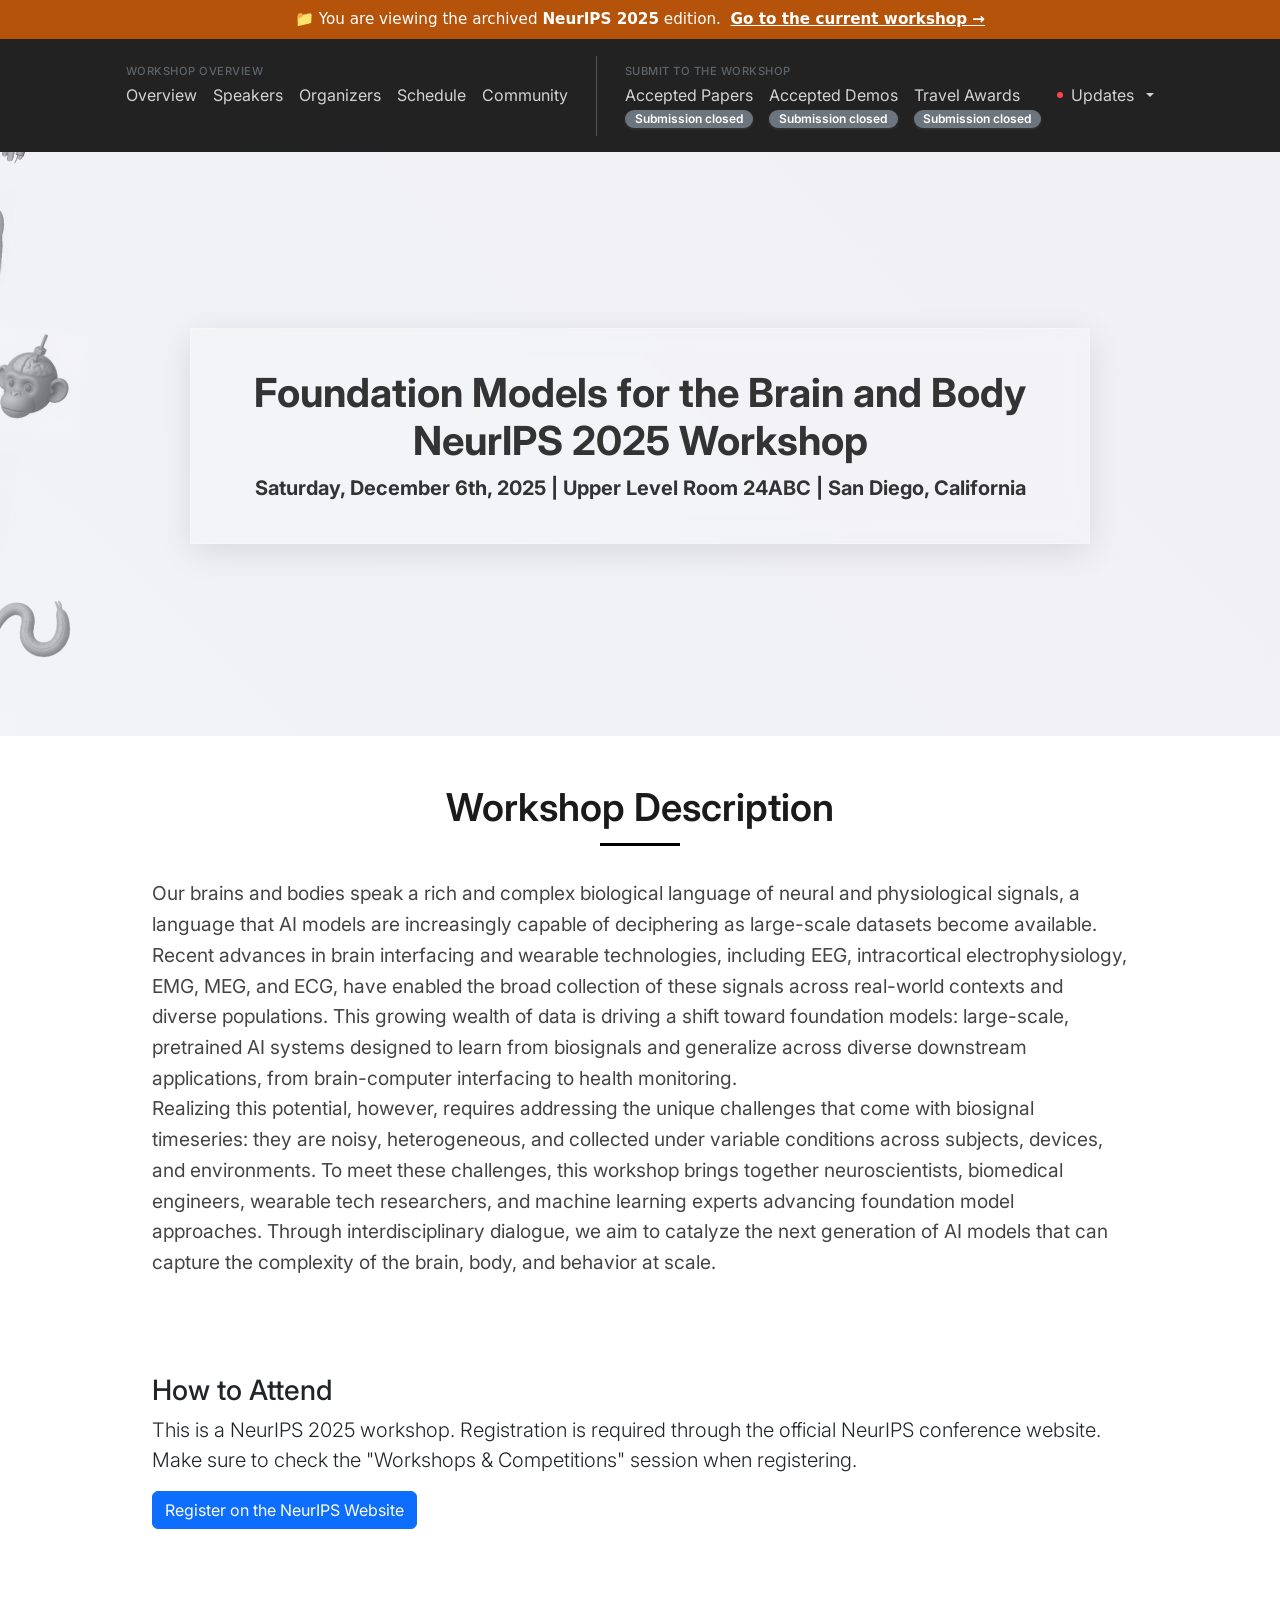
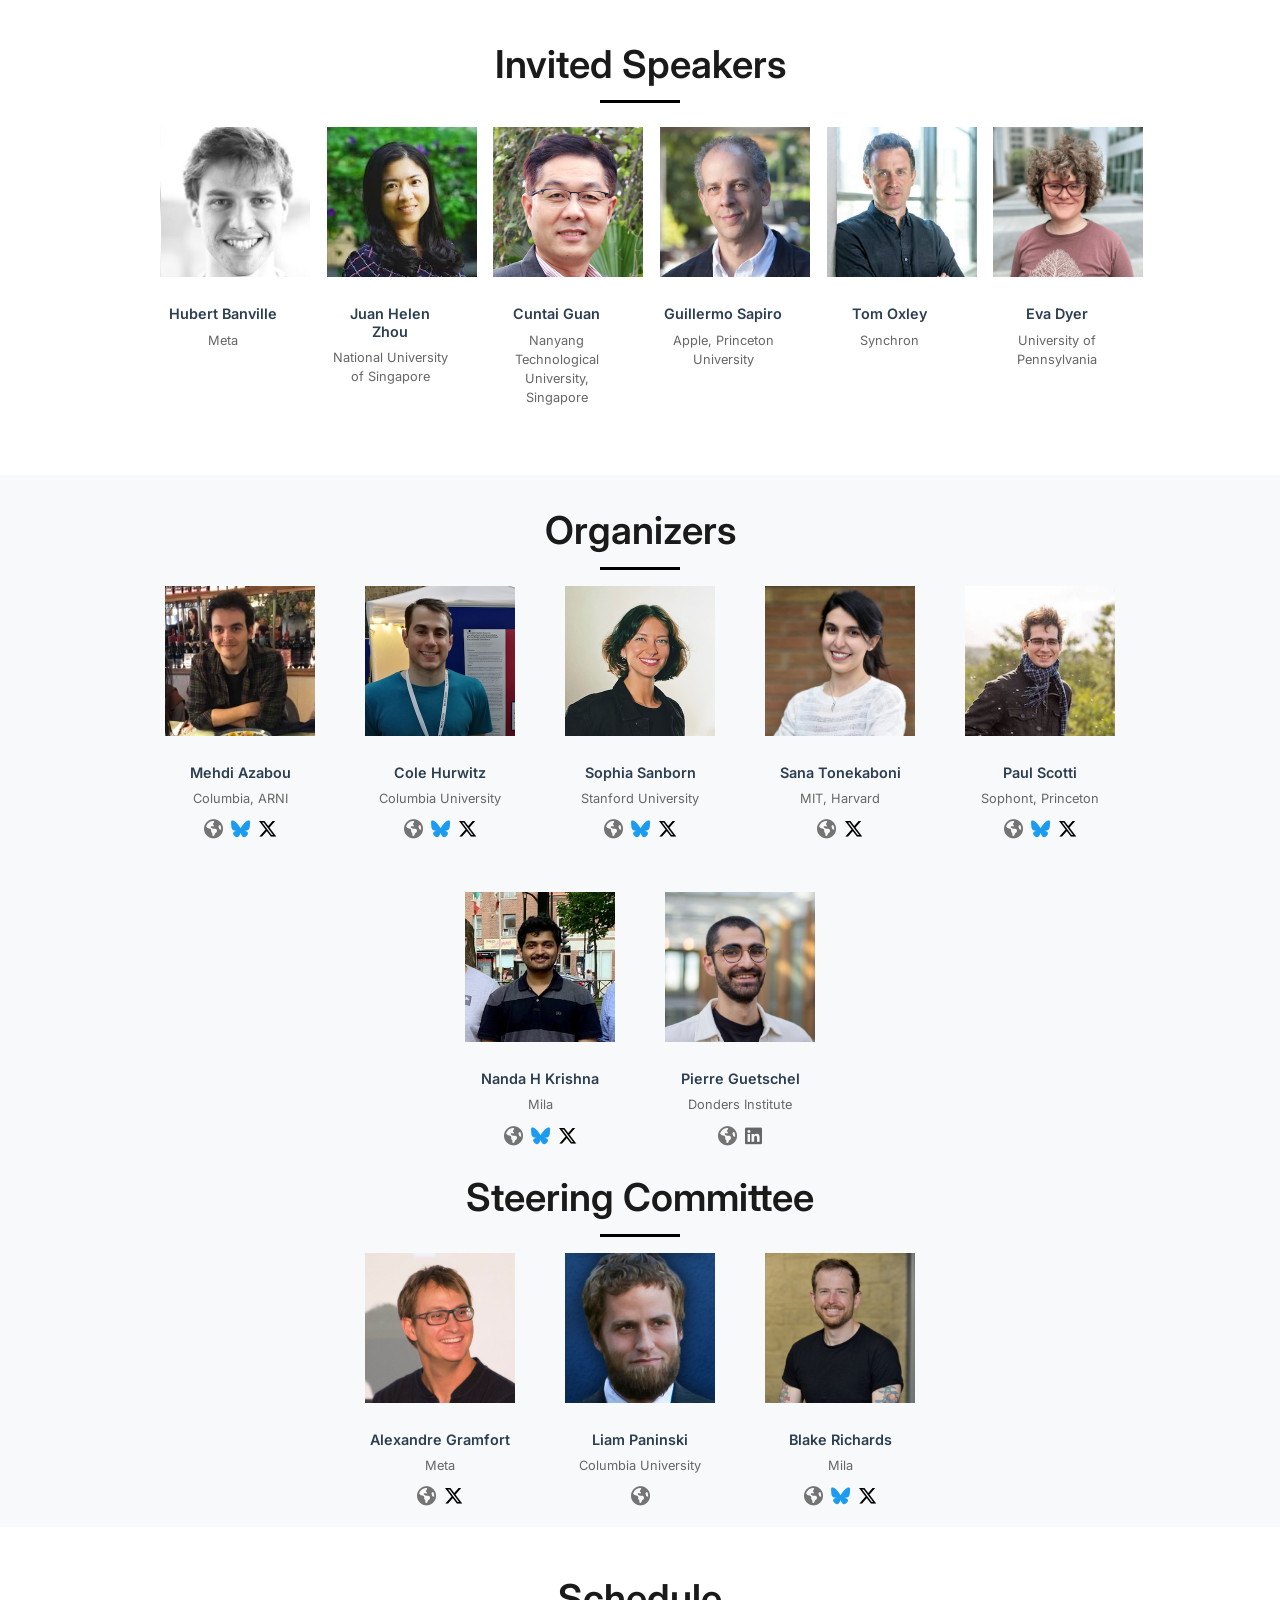
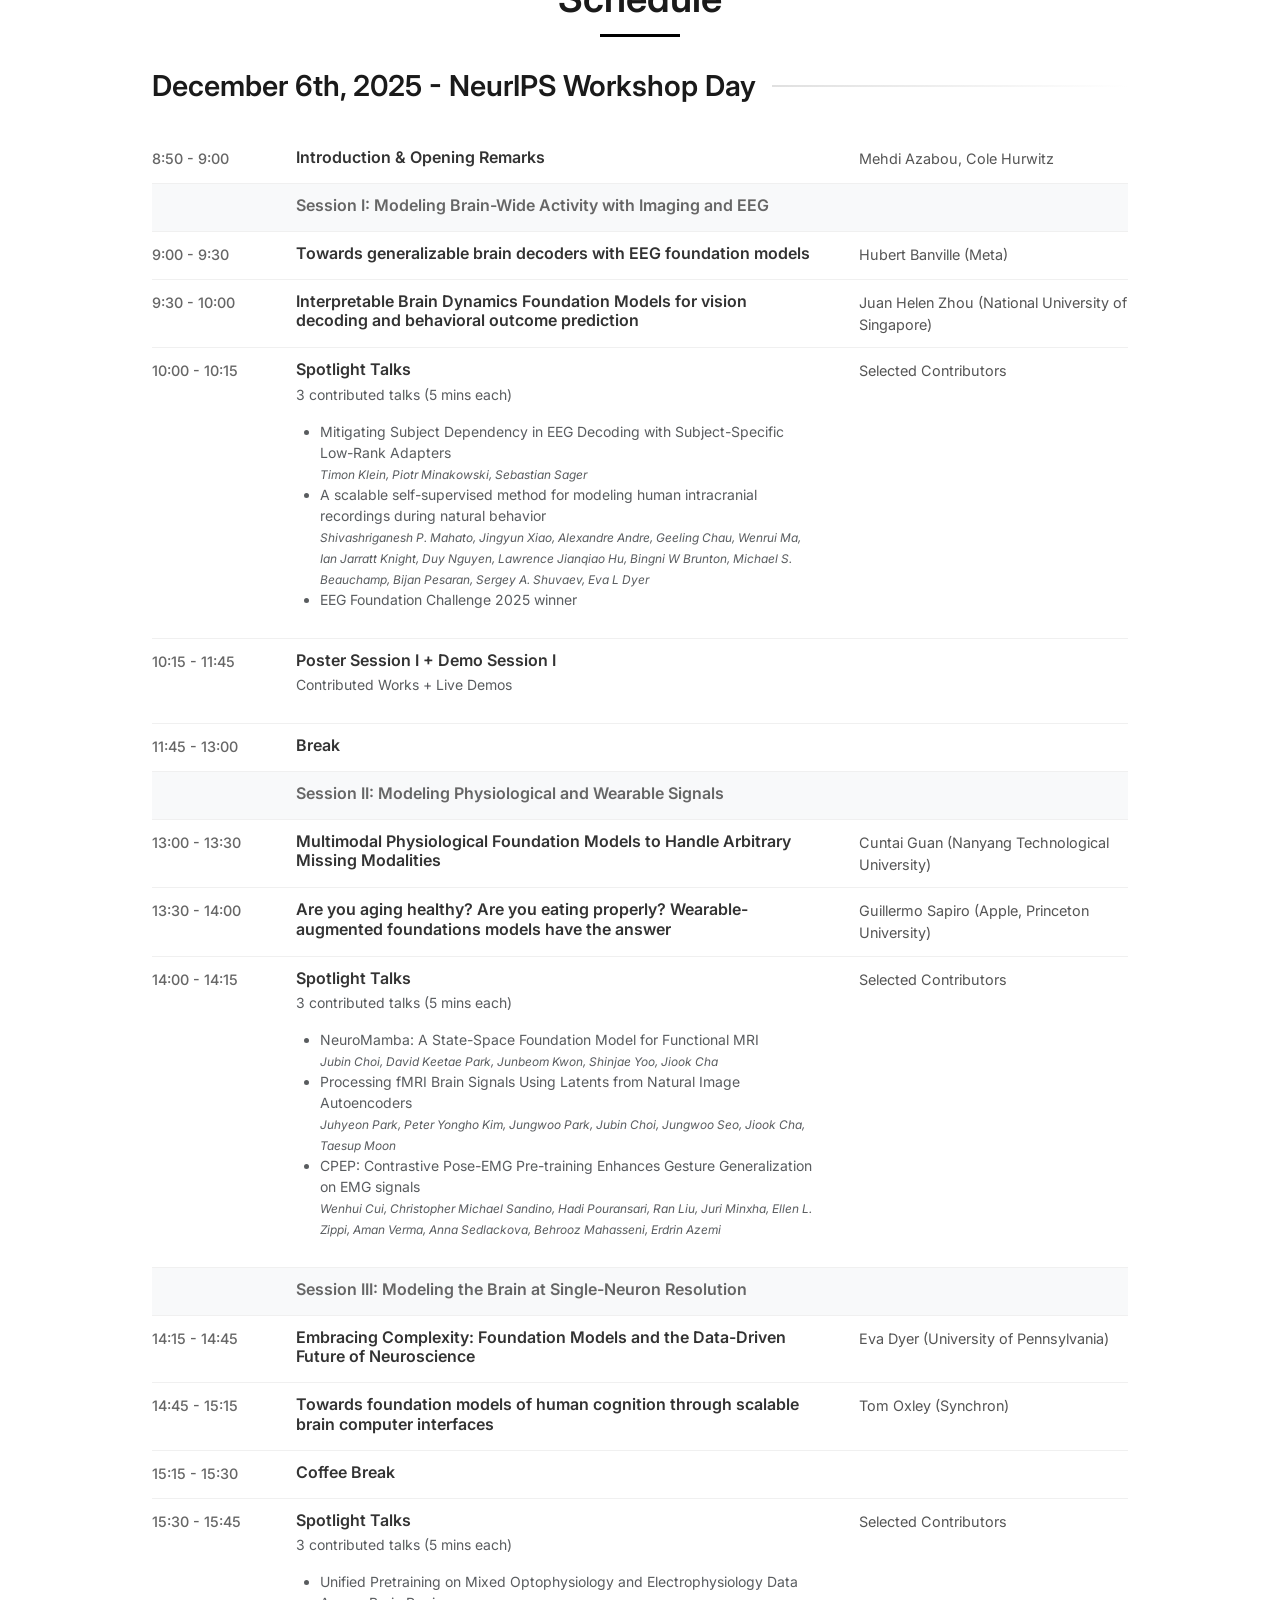
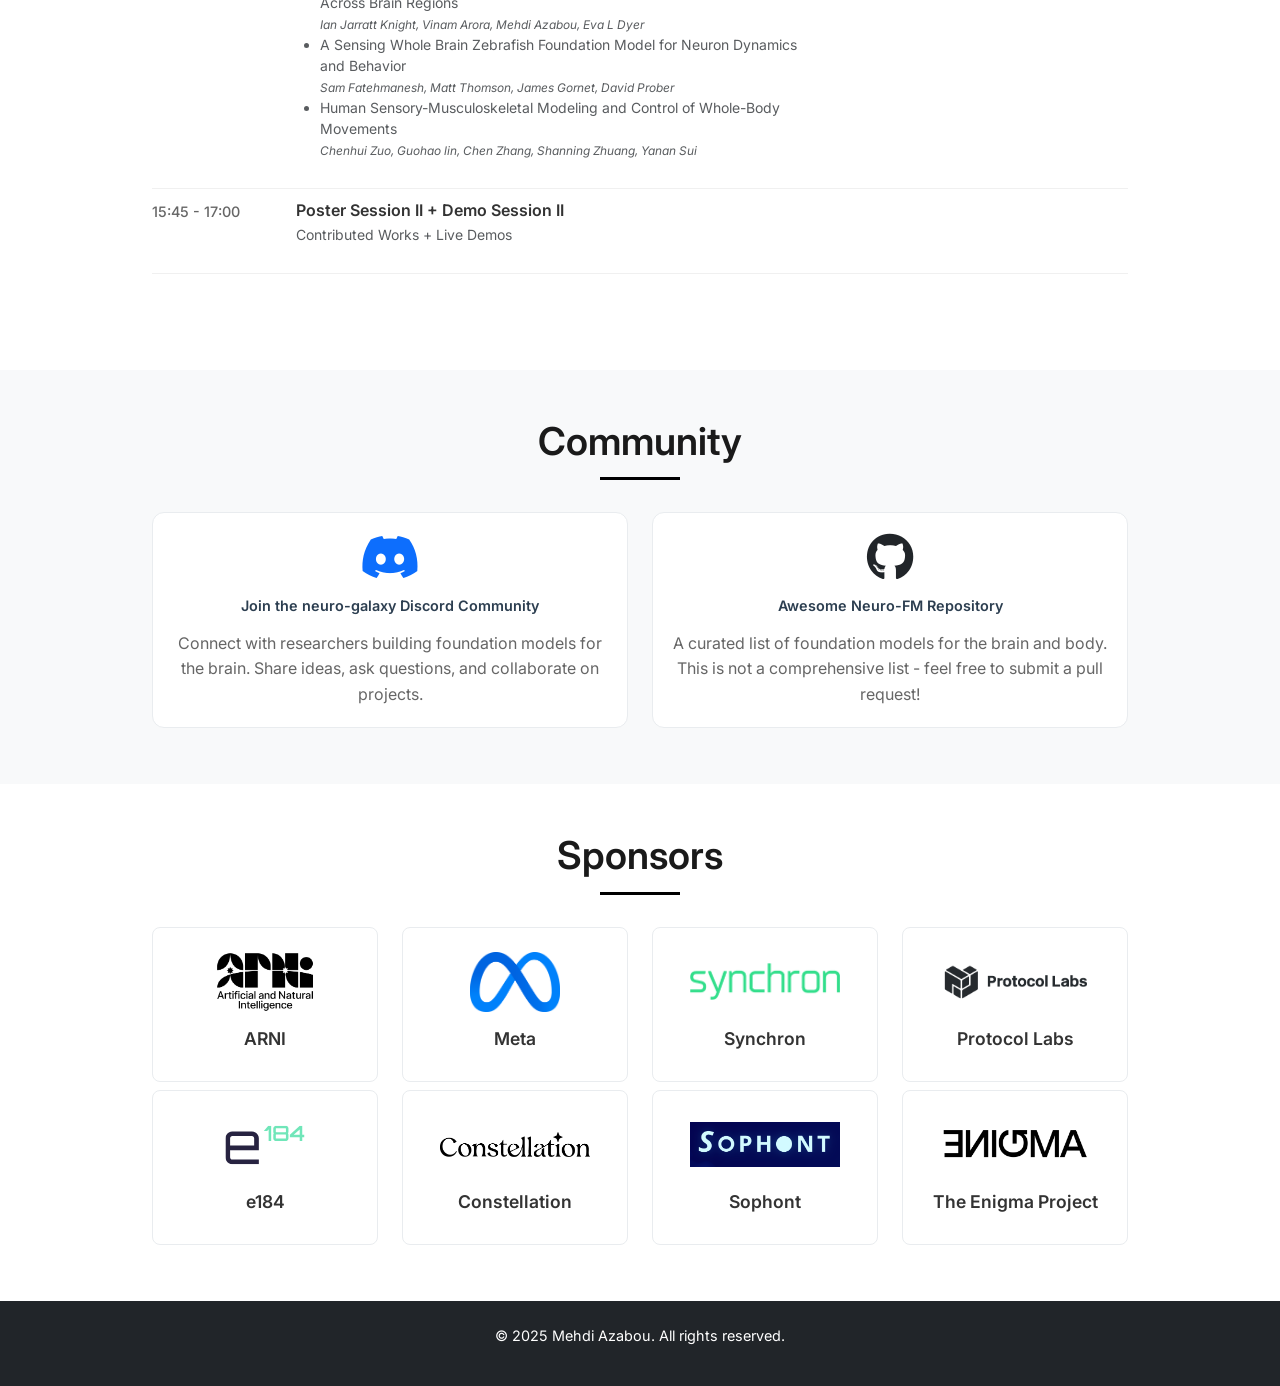
==== 2025/index.html @ 0df0215b "update for 2026" ====
<!DOCTYPE html>
<html lang="en">

<head>
    <meta charset="UTF-8">
    <meta name="viewport" content="width=device-width, initial-scale=1.0">
    <title>NeurIPS 2025 Workshop - Foundation Models for the Brain and Body</title>
    <meta name="description"
        content="Join us to explore foundation models for the brain and body. December 6th, 2025 in San Diego, California.">

    <!-- Favicon -->
    <link rel="icon" type="image/png" href="assets/icon.png">

    <!-- Open Graph Tags -->
    <meta property="og:type" content="website">
    <meta property="og:url" content="https://brainbodyfm-workshop.github.io/">
    <meta property="og:title" content="NeurIPS 2025 Workshop - Foundation Models for the Brain and Body">
    <meta property="og:description"
        content="Join us to explore foundation models for the brain and body. December 6th, 2025 in San Diego, California.">
    <meta property="og:image" content="https://brainbodyfm-workshop.github.io/assets/preview-image.png">
    <meta property="og:image:secure_url" content="https://brainbodyfm-workshop.github.io/assets/preview-image.png">

    <!-- Twitter Meta Tags -->
    <meta name="twitter:card" content="summary_large_image">
    <meta property="twitter:domain" content="brainbodyfm-workshop.github.io">
    <meta property="twitter:url" content="https://brainbodyfm-workshop.github.io/">
    <meta name="twitter:title" content="NeurIPS 2025 Workshop - Foundation Models for the Brain and Body">
    <meta name="twitter:description"
        content="Join us to explore foundation models for the brain and body. December 6th, 2025 in San Diego, California.">
    <meta name="twitter:image" content="https://brainbodyfm-workshop.github.io/assets/preview-image.png">

    <link href="https://cdn.jsdelivr.net/npm/bootstrap@5.3.0-alpha1/dist/css/bootstrap.min.css" rel="stylesheet">
    <link rel="stylesheet" href="https://cdnjs.cloudflare.com/ajax/libs/font-awesome/6.7.2/css/all.min.css">
    <link href="https://fonts.googleapis.com/css2?family=Inter:wght@400;500;600;700&display=swap" rel="stylesheet">
    <link rel="stylesheet" href="styles.css">
</head>

<body>
    <!-- Archived edition notice -->
    <div style="background:#b45309;color:#fff;text-align:center;padding:8px 16px;font-size:0.95rem;font-family:system-ui,-apple-system,Segoe UI,Roboto,sans-serif;">
        📁 You are viewing the archived <strong>NeurIPS 2025</strong> edition. &nbsp;<a href="/" style="color:#fff;text-decoration:underline;font-weight:600;">Go to the current workshop &rarr;</a>
    </div>
    <!-- Navigation Menu -->
    <nav class="navbar navbar-expand-lg navbar-dark bg-dark sticky-top">
        <!-- Desktop Navigation -->
        <div class="navbar-nav mx-auto desktop-nav" id="desktop-nav">
            <div class="nav-group-block">
                <div class="nav-group-label">Workshop Overview</div>
                <div class="nav-overview-group">
                    <a class="nav-link" href="#home">Overview<span class="deadline-badge"
                            style="opacity:0;">TBD</span></a>
                    <a class="nav-link" href="#speakers">Speakers<span class="deadline-badge"
                            style="opacity:0;">TBD</span></a>
                    <a class="nav-link" href="#organizers">Organizers<span class="deadline-badge"
                            style="opacity:0;">TBD</span></a>
                    <a class="nav-link" href="#schedule">Schedule<span class="deadline-badge"
                            style="opacity:0;">TBD</span></a>
                    <a class="nav-link" href="#community">Community<span class="deadline-badge"
                            style="opacity:0;">TBD</span></a>
                </div>
            </div>
            <div class="nav-separator"></div>
            <div class="nav-group-block">
                <div class="nav-group-label">Submit to the workshop</div>
                <div class="nav-submission-group">
                    <a class="nav-link" href="call-for-papers.html">Accepted Papers<span
                            class="deadline-badge submission-closed">Submission closed</span></a>
                    <a class="nav-link" href="call-for-demos.html">Accepted Demos<span
                            class="deadline-badge submission-closed">Submission
                            closed</span></a>
                    <a class="nav-link" href="travel-awards.html">Travel Awards<span
                            class="deadline-badge submission-closed">Submission closed</span></a>
                    <div class="nav-item dropdown">
                        <a class="nav-link dropdown-toggle updates-btn" href="#" role="button" data-bs-toggle="dropdown"
                            aria-expanded="false">
                            <span class="live-dot-small"></span>
                            Updates
                        </a>
                        <span class="deadline-badge" style="opacity:0;">TBD</span>
                        <div class="dropdown-menu updates-dropdown">
                            <div class="updates-content">
                                <div class="update-item">
                                    <div class="update-date">
                                        <div class="date-badge-small">
                                            <span class="month">AUG</span>
                                            <span class="day">20</span>
                                        </div>
                                    </div>
                                    <div class="update-content">
                                        <div class="update-card">
                                            <div class="update-header">
                                                <h6 class="update-title">
                                                    <i class="fas fa-clock text-warning me-2"></i>
                                                    Deadline Extended: August 29, 2025
                                                </h6>
                                                <span class="update-tag warning">Extended</span>
                                            </div>
                                            <p class="update-text">
                                                We have extended the paper submission deadlines to
                                                <strong>August 29, 2025</strong>.
                                            </p>
                                            <div class="update-meta">
                                                <small class="text-muted">
                                                    <i class="fas fa-clock me-1"></i>
                                                    August 20, 2025
                                                </small>
                                            </div>
                                        </div>
                                    </div>
                                </div>
                                <div class="update-item">
                                    <div class="update-date">
                                        <div class="date-badge-small">
                                            <span class="month">AUG</span>
                                            <span class="day">11</span>
                                        </div>
                                    </div>
                                    <div class="update-content">
                                        <div class="update-card">
                                            <div class="update-header">
                                                <h6 class="update-title">
                                                    <i class="fas fa-bullhorn text-primary me-2"></i>
                                                    Policy Update: Concurrent NeurIPS Submissions
                                                </h6>
                                                <span class="update-tag info">Update</span>
                                            </div>
                                            <p class="update-text">
                                                Due to multiple requests, we have updated our policy regarding
                                                concurrent submissions to the NeurIPS 2025 main conference. Please check
                                                the <a href="call-for-papers.html#call-for-papers"
                                                    class="text-decoration-none">Call for Papers page</a>.
                                            </p>
                                            <div class="update-meta">
                                                <small class="text-muted">
                                                    <i class="fas fa-clock me-1"></i>
                                                    August 11, 2025
                                                </small>
                                            </div>
                                        </div>
                                    </div>
                                </div>
                                <div class="update-item">
                                    <div class="update-date">
                                        <div class="date-badge-small">
                                            <span class="month">JUL</span>
                                            <span class="day">15</span>
                                        </div>
                                    </div>
                                    <div class="update-content">
                                        <div class="update-card">
                                            <div class="update-header">
                                                <h6 class="update-title">
                                                    <i class="fas fa-rocket text-info me-2"></i>
                                                    Demo Submissions Open
                                                </h6>
                                                <span class="update-tag info">Open</span>
                                            </div>
                                            <p class="update-text">
                                                Demo submissions are now open! Submit your proposals through Google
                                                Forms.
                                            </p>
                                            <div class="update-meta">
                                                <small class="text-muted">
                                                    <i class="fas fa-clock me-1"></i>
                                                    July 15, 2025
                                                </small>
                                            </div>
                                        </div>
                                    </div>
                                </div>
                                <div class="update-item">
                                    <div class="update-date">
                                        <div class="date-badge-small">
                                            <span class="month">JUL</span>
                                            <span class="day">09</span>
                                        </div>
                                    </div>
                                    <div class="update-content">
                                        <div class="update-card">
                                            <div class="update-header">
                                                <h6 class="update-title">
                                                    <i class="fas fa-file-alt text-primary me-2"></i>
                                                    Paper Submissions Open
                                                </h6>
                                                <span class="update-tag info">Open</span>
                                            </div>
                                            <p class="update-text">
                                                Paper submissions are now open! Submit your research through OpenReview.
                                            </p>
                                            <div class="update-meta">
                                                <small class="text-muted">
                                                    <i class="fas fa-clock me-1"></i>
                                                    July 9, 2025
                                                </small>
                                            </div>
                                        </div>
                                    </div>
                                </div>
                                <div class="update-item">
                                    <div class="update-date">
                                        <div class="date-badge-small">
                                            <span class="month">JUL</span>
                                            <span class="day">04</span>
                                        </div>
                                    </div>
                                    <div class="update-content">
                                        <div class="update-card">
                                            <div class="update-header">
                                                <h6 class="update-title">
                                                    <i class="fas fa-check-circle text-success me-2"></i>
                                                    Workshop Accepted at NeurIPS 2025!
                                                </h6>
                                                <span class="update-tag success">Accepted</span>
                                            </div>
                                            <p class="update-text">
                                                We are excited to announce that our workshop "Foundation Models for
                                                the
                                                Brain and Body"
                                                has been officially accepted for NeurIPS 2025!
                                            </p>
                                            <div class="update-meta">
                                                <small class="text-muted">
                                                    <i class="fas fa-clock me-1"></i>
                                                    July 4, 2025
                                                </small>
                                            </div>
                                        </div>
                                    </div>
                                </div>
                            </div>
                        </div>
                    </div>
                </div>
            </div>

            <!-- Mobile Navigation -->
            <div class="container mobile-nav">
                <div class="d-flex justify-content-between align-items-center">
                    <span class="navbar-brand mb-0 h1">BrainBodyFM Workshop</span>
                    <button class="navbar-toggler" type="button" data-bs-toggle="collapse" data-bs-target="#mobile-nav"
                        aria-controls="mobile-nav" aria-expanded="false" aria-label="Toggle navigation">
                        <span class="navbar-toggler-icon"></span>
                    </button>
                </div>

                <div class="collapse navbar-collapse" id="mobile-nav">
                    <ul class="navbar-nav me-auto mb-2 mb-lg-0">
                        <li class="nav-item">
                            <a class="nav-link" href="#home">Overview</a>
                        </li>
                        <li class="nav-item">
                            <a class="nav-link" href="#speakers">Speakers</a>
                        </li>
                        <li class="nav-item">
                            <a class="nav-link" href="#organizers">Organizers</a>
                        </li>
                        <li class="nav-item">
                            <a class="nav-link" href="#schedule">Schedule</a>
                        </li>
                        <li class="nav-item">
                            <a class="nav-link" href="#community">Community</a>
                        </li>
                        <li class="nav-item">
                            <a class="nav-link" href="call-for-papers.html">Call for Papers</a>
                        </li>
                        <li class="nav-item">
                            <a class="nav-link" href="call-for-demos.html">Call for Demos</a>
                        </li>
                        <li class="nav-item">
                            <a class="nav-link" href="travel-awards.html">Travel Awards</a>
                        </li>
                    </ul>
                </div>
            </div>
        </div>
    </nav>

    <!-- Header Section -->
    <header id="home" class="py-5 header-extra-padding text-center">
        <!-- Animated Biosignal Background -->
        <div class="biosignal-background">
            <div class="biosignal-row">
                <img src="assets/modalities/eeg.png" class="biosignal-icon" alt="">
                <img src="assets/modalities/fmri.png" class="biosignal-icon" alt="">
                <img src="assets/modalities/emg.png" class="biosignal-icon" alt="">
                <img src="assets/modalities/meg.png" class="biosignal-icon" alt="">
                <img src="assets/modalities/ecg.png" class="biosignal-icon" alt="">
                <img src="assets/modalities/ieeg.png" class="biosignal-icon" alt="">
                <img src="assets/modalities/wearable.png" class="biosignal-icon" alt="">
                <img src="assets/modalities/calcium.png" class="biosignal-icon" alt="">
                <img src="assets/modalities/microarray.png" class="biosignal-icon" alt="">
                <img src="assets/modalities/eda.png" class="biosignal-icon" alt="">
                <img src="assets/modalities/eog.png" class="biosignal-icon" alt="">
                <img src="assets/modalities/ppg.png" class="biosignal-icon" alt="">
            </div>
            <div class="biosignal-row">
                <img src="assets/modalities/eeg.png" class="biosignal-icon" alt="">
                <img src="assets/modalities/fmri.png" class="biosignal-icon" alt="">
                <img src="assets/modalities/emg.png" class="biosignal-icon" alt="">
                <img src="assets/modalities/meg.png" class="biosignal-icon" alt="">
                <img src="assets/modalities/ecg.png" class="biosignal-icon" alt="">
                <img src="assets/modalities/ieeg.png" class="biosignal-icon" alt="">
                <img src="assets/modalities/wearable.png" class="biosignal-icon" alt="">
                <img src="assets/modalities/calcium.png" class="biosignal-icon" alt="">
                <img src="assets/modalities/microarray.png" class="biosignal-icon" alt="">
                <img src="assets/modalities/eda.png" class="biosignal-icon" alt="">
                <img src="assets/modalities/eog.png" class="biosignal-icon" alt="">
                <img src="assets/modalities/ppg.png" class="biosignal-icon" alt="">
            </div>
            <div class="biosignal-row">
                <img src="assets/modalities/eeg.png" class="biosignal-icon" alt="">
                <img src="assets/modalities/fmri.png" class="biosignal-icon" alt="">
                <img src="assets/modalities/emg.png" class="biosignal-icon" alt="">
                <img src="assets/modalities/meg.png" class="biosignal-icon" alt="">
                <img src="assets/modalities/ecg.png" class="biosignal-icon" alt="">
                <img src="assets/modalities/ieeg.png" class="biosignal-icon" alt="">
                <img src="assets/modalities/wearable.png" class="biosignal-icon" alt="">
                <img src="assets/modalities/calcium.png" class="biosignal-icon" alt="">
                <img src="assets/modalities/microarray.png" class="biosignal-icon" alt="">
                <img src="assets/modalities/eda.png" class="biosignal-icon" alt="">
                <img src="assets/modalities/eog.png" class="biosignal-icon" alt="">
                <img src="assets/modalities/ppg.png" class="biosignal-icon" alt="">
            </div>
            <div class="biosignal-row">
                <img src="assets/modalities/eeg.png" class="biosignal-icon" alt="">
                <img src="assets/modalities/fmri.png" class="biosignal-icon" alt="">
                <img src="assets/modalities/emg.png" class="biosignal-icon" alt="">
                <img src="assets/modalities/meg.png" class="biosignal-icon" alt="">
                <img src="assets/modalities/ecg.png" class="biosignal-icon" alt="">
                <img src="assets/modalities/ieeg.png" class="biosignal-icon" alt="">
                <img src="assets/modalities/wearable.png" class="biosignal-icon" alt="">
                <img src="assets/modalities/calcium.png" class="biosignal-icon" alt="">
                <img src="assets/modalities/microarray.png" class="biosignal-icon" alt="">
                <img src="assets/modalities/eda.png" class="biosignal-icon" alt="">
                <img src="assets/modalities/eog.png" class="biosignal-icon" alt="">
                <img src="assets/modalities/ppg.png" class="biosignal-icon" alt="">
            </div>
            <div class="biosignal-row">
                <img src="assets/modalities/eeg.png" class="biosignal-icon" alt="">
                <img src="assets/modalities/fmri.png" class="biosignal-icon" alt="">
                <img src="assets/modalities/emg.png" class="biosignal-icon" alt="">
                <img src="assets/modalities/meg.png" class="biosignal-icon" alt="">
                <img src="assets/modalities/ecg.png" class="biosignal-icon" alt="">
                <img src="assets/modalities/ieeg.png" class="biosignal-icon" alt="">
                <img src="assets/modalities/wearable.png" class="biosignal-icon" alt="">
                <img src="assets/modalities/calcium.png" class="biosignal-icon" alt="">
                <img src="assets/modalities/microarray.png" class="biosignal-icon" alt="">
                <img src="assets/modalities/eda.png" class="biosignal-icon" alt="">
                <img src="assets/modalities/eog.png" class="biosignal-icon" alt="">
                <img src="assets/modalities/ppg.png" class="biosignal-icon" alt="">
            </div>
        </div>

        <div class="container position-relative">
            <div class="workshop-title">
                <h1 class="display-3">
                    <div class="title-main">Foundation Models for the Brain and Body</div>
                    <div class="title-workshop">NeurIPS 2025 Workshop</div>
                </h1>
                <p class="lead">Saturday, December 6th, 2025 | Upper Level Room 24ABC | San Diego, California</p>
            </div>
        </div>
    </header>

    <!-- Abstract Section -->
    <section id="abstract" class="py-5">
        <div class="container">
            <h2 class="text-center mb-5">Workshop Description</h2>
            <div class="row justify-content-center">
                <div class="col-lg-12">
                    <p class="lead">
                        Our brains and bodies speak a rich and complex biological language of neural and physiological
                        signals, a language that AI models are increasingly capable of deciphering as large-scale
                        datasets become available. Recent advances in brain interfacing and wearable technologies,
                        including EEG, intracortical electrophysiology, EMG, MEG, and ECG, have enabled the broad
                        collection of these signals across real-world contexts and diverse populations. This growing
                        wealth of data is driving a shift toward foundation models: large-scale, pretrained AI systems
                        designed to learn from biosignals and generalize across diverse downstream applications, from
                        brain-computer interfacing to health monitoring.
                    </p>
                    <p class="lead">
                        Realizing this potential, however, requires addressing the unique challenges that come with
                        biosignal timeseries: they are noisy, heterogeneous, and collected under variable conditions
                        across subjects, devices, and environments. To meet these challenges, this workshop brings
                        together neuroscientists, biomedical engineers, wearable tech researchers, and machine learning
                        experts advancing foundation model approaches. Through interdisciplinary dialogue, we aim to
                        catalyze the next generation of AI models that can capture the complexity of the brain, body,
                        and behavior at scale.

                    </p>
                </div>
            </div>
        </div>
    </section>

    <!-- How to Attend Section -->
    <section id="how-to-attend" class="py-5">
        <div class="container">
            <div class="row justify-content-center">
                <div class="col-lg-12">
                    <h3 class="text-start">How to Attend</h3>
                    <p class="lead">
                        This is a NeurIPS 2025 workshop. Registration is required through the official NeurIPS
                        conference website.
                        Make sure to check the "Workshops & Competitions" session when
                        registering.
                    </p>
                    <p class="lead">
                        <a href="https://neurips.cc/Register/view-registration" target="_blank" class="btn btn-primary">
                            Register on the NeurIPS Website
                        </a>
                    </p>
                </div>
            </div>
        </div>
    </section>

    <!-- Speakers Section -->
    <section id="speakers" class="py-5">
        <div class="container">
            <h2 class="text-center mb-4">Invited Speakers</h2>
            <div class="row justify-content-center" id="speakers-row">
                <div class="col-lg-1-6 col-md-4 col-sm-6 mb-4">
                    <div class="card h-100 speaker-card">
                        <img src="assets/banville.jpg" class="card-img-top" alt="Hubert Banville">
                        <div class="card-body">
                            <h5 class="card-title">Hubert Banville</h5>
                            <p class="card-text">Meta</p>
                            <a href="#" class="stretched-link" target="_blank"></a>
                        </div>
                    </div>
                </div>
                <div class="col-lg-1-6 col-md-4 col-sm-6 mb-4">
                    <div class="card h-100 speaker-card">
                        <img src="assets/zhou.jpg" class="card-img-top" alt="Juan Helen Zhou">
                        <div class="card-body">
                            <h5 class="card-title">Juan Helen Zhou</h5>
                            <p class="card-text">National University of Singapore</p>
                            <a href="#" class="stretched-link" target="_blank"></a>
                        </div>
                    </div>
                </div>
                <div class="col-lg-1-6 col-md-4 col-sm-6 mb-4">
                    <div class="card h-100 speaker-card">
                        <img src="assets/guan.jpg" class="card-img-top" alt="Cuntai Guan">
                        <div class="card-body">
                            <h5 class="card-title">Cuntai Guan</h5>
                            <p class="card-text">Nanyang Technological University, Singapore</p>
                            <a href="#" class="stretched-link" target="_blank"></a>
                        </div>
                    </div>
                </div>
                <div class="col-lg-1-6 col-md-4 col-sm-6 mb-4">
                    <div class="card h-100 speaker-card">
                        <img src="assets/sapiro.jpg" class="card-img-top" alt="Guillermo Sapiro">
                        <div class="card-body">
                            <h5 class="card-title">Guillermo Sapiro</h5>
                            <p class="card-text">Apple, Princeton University</p>
                            <a href="#" class="stretched-link" target="_blank"></a>
                        </div>
                    </div>
                </div>
                <div class="col-lg-1-6 col-md-4 col-sm-6 mb-4">
                    <div class="card h-100 speaker-card">
                        <img src="assets/oxley.jpg" class="card-img-top" alt="Tom Oxley">
                        <div class="card-body">
                            <h5 class="card-title">Tom Oxley</h5>
                            <p class="card-text">Synchron</p>
                            <a href="#" class="stretched-link" target="_blank"></a>
                        </div>
                    </div>
                </div>
                <div class="col-lg-1-6 col-md-4 col-sm-6 mb-4">
                    <div class="card h-100 speaker-card">
                        <img src="assets/eva.png" class="card-img-top" alt="Eva Dyer">
                        <div class="card-body">
                            <h5 class="card-title">Eva Dyer</h5>
                            <p class="card-text">University of Pennsylvania</p>
                            <a href="https://dyerlab.gatech.edu/" class="stretched-link" target="_blank"></a>
                        </div>
                    </div>
                </div>
            </div>
        </div>
    </section>

    <!-- Organizers Section -->
    <section id="organizers" class="py-5 bg-light">
        <div class="container">
            <h2 class="text-center mb-4">Organizers</h2>
            <div class="row justify-content-center" id="organizers-row">
                <div class="col-lg-1-5 col-md-4 col-sm-6 mb-4">
                    <div class="card h-100 organizer-card">
                        <img src="assets/mehdi.jpg" class="card-img-top" alt="Mehdi Azabou">
                        <div class="card-body">
                            <h5 class="card-title">Mehdi Azabou</h5>
                            <p class="card-text">Columbia, ARNI</p>
                            <div class="social-icons">
                                <a href="https://mehai.dev" target="_blank" title="Website"><i
                                        class="fas fa-earth-americas globe-icon"></i></a>
                                <a href="https://bsky.app/profile/mehdiazabou.bsky.social" target="_blank"
                                    title="Bluesky"><i class="fa-brands fa-bluesky bsky-icon"></i></a>
                                <a href="https://twitter.com/mehdiazabou" target="_blank" title="Twitter"><i
                                        class="fab fa-x-twitter x-icon"></i></a>
                            </div>
                        </div>
                    </div>
                </div>
                <div class="col-lg-1-5 col-md-4 col-sm-6 mb-4">
                    <div class="card h-100 organizer-card">
                        <img src="assets/cole.png" class="card-img-top" alt="Cole Hurwitz">
                        <div class="card-body">
                            <h5 class="card-title">Cole Hurwitz</h5>
                            <p class="card-text">Columbia University</p>
                            <div class="social-icons">
                                <a href="https://colehurwitz.github.io/" target="_blank" title="Website"><i
                                        class="fas fa-earth-americas globe-icon"></i></a>
                                <a href="https://bsky.app/profile/colehurwitz.bsky.social" target="_blank"
                                    title="Bluesky"><i class="fa-brands fa-bluesky bsky-icon"></i></a>
                                <a href="https://twitter.com/cole_hurwitz" target="_blank" title="Twitter"><i
                                        class="fab fa-x-twitter x-icon"></i></a>
                            </div>
                        </div>
                    </div>
                </div>
                <div class="col-lg-1-5 col-md-4 col-sm-6 mb-4">
                    <div class="card h-100 organizer-card">
                        <img src="assets/sophia.jpg" class="card-img-top" alt="Sophia Sanborn">
                        <div class="card-body">
                            <h5 class="card-title">Sophia Sanborn</h5>
                            <p class="card-text">Stanford University</p>
                            <div class="social-icons">
                                <a href="https://www.sophiasanborn.com/" target="_blank" title="Website"><i
                                        class="fas fa-earth-americas globe-icon"></i></a>
                                <a href="https://bsky.app/profile/naturecomputes.bsky.social" target="_blank"
                                    title="Bluesky"><i class="fa-brands fa-bluesky bsky-icon"></i></a>
                                <a href="https://twitter.com/naturecomputes" target="_blank" title="Twitter"><i
                                        class="fab fa-x-twitter x-icon"></i></a>
                            </div>
                        </div>
                    </div>
                </div>
                <div class="col-lg-1-5 col-md-4 col-sm-6 mb-4">
                    <div class="card h-100 organizer-card">
                        <img src="assets/sana.png" class="card-img-top" alt="Sana Tonekaboni">
                        <div class="card-body">
                            <h5 class="card-title">Sana Tonekaboni</h5>
                            <p class="card-text">MIT, Harvard</p>
                            <div class="social-icons">
                                <a href="https://www.cs.toronto.edu/~stonekaboni/" target="_blank" title="Website"><i
                                        class="fas fa-earth-americas globe-icon"></i></a>
                                <a href="https://twitter.com/sana_tonekaboni" target="_blank" title="Twitter"><i
                                        class="fab fa-x-twitter x-icon"></i></a>
                            </div>
                        </div>
                    </div>
                </div>
                <div class="col-lg-1-5 col-md-4 col-sm-6 mb-4">
                    <div class="card h-100 organizer-card">
                        <img src="assets/paul.jpg" class="card-img-top" alt="Paul Scotti">
                        <div class="card-body">
                            <h5 class="card-title">Paul Scotti</h5>
                            <p class="card-text">Sophont, Princeton</p>
                            <div class="social-icons">
                                <a href="https://www.paulscotti.com/" target="_blank" title="Website"><i
                                        class="fas fa-earth-americas globe-icon"></i></a>
                                <a href="https://bsky.app/profile/humanscotti.bsky.social" target="_blank"
                                    title="Bluesky"><i class="fa-brands fa-bluesky bsky-icon"></i></a>
                                <a href="https://twitter.com/humanscotti" target="_blank" title="Twitter"><i
                                        class="fab fa-x-twitter x-icon"></i></a>
                            </div>
                        </div>
                    </div>
                </div>
                <div class="col-lg-1-5 col-md-4 col-sm-6 mb-4">
                    <div class="card h-100 organizer-card">
                        <img src="assets/nanda.jpg" class="card-img-top" alt="Nanda H Krishna">
                        <div class="card-body">
                            <h5 class="card-title">Nanda H Krishna</h5>
                            <p class="card-text">Mila</p>
                            <div class="social-icons">
                                <a href="https://nandahkrishna.com/" target="_blank" title="Website"><i
                                        class="fas fa-earth-americas globe-icon"></i></a>
                                <a href="https://bsky.app/profile/nandahkrishna.bsky.social" target="_blank"
                                    title="Bluesky"><i class="fa-brands fa-bluesky bsky-icon"></i></a>
                                <a href="https://twitter.com/nandahkrishna" target="_blank" title="Twitter"><i
                                        class="fab fa-x-twitter x-icon"></i></a>
                            </div>
                        </div>
                    </div>
                </div>
                <div class="col-lg-1-5 col-md-4 col-sm-6 mb-4">
                    <div class="card h-100 organizer-card">
                        <img src="assets/guetschel.jpeg" class="card-img-top" alt="Pierre Guetschel">
                        <div class="card-body">
                            <h5 class="card-title">Pierre Guetschel</h5>
                            <p class="card-text">Donders Institute</p>
                            <div class="social-icons">
                                <a href="https://neurotechlab.socsci.ru.nl/author/pierre-guetschel/" target="_blank"
                                    title="Website"><i class="fas fa-earth-americas globe-icon"></i></a>
                                <a href="https://www.linkedin.com/in/pierreguetschel/" target="_blank"
                                    title="LinkedIn"><i class="fa-brands fa-linkedin"></i></a>
                            </div>
                        </div>
                    </div>
                </div>
            </div>

            <!-- Steering Committee -->
            <div class="row mt-5" id="steering-committee">
                <div class="col-12">
                    <h2 class="text-center mb-4">Steering Committee</h2>
                </div>
            </div>
            <div class="row justify-content-center" id="steering-row">
                <div class="col-lg-1-5 col-md-4 col-sm-6 mb-4">
                    <div class="card h-100 organizer-card">
                        <img src="assets/gramfort.jpg" class="card-img-top" alt="Alexandre Gramfort">
                        <div class="card-body">
                            <h5 class="card-title">Alexandre Gramfort</h5>
                            <p class="card-text">Meta</p>
                            <div class="social-icons">
                                <a href="https://alexandre.gramfort.net/" target="_blank" title="Website"><i
                                        class="fas fa-earth-americas globe-icon"></i></a>
                                <a href="https://twitter.com/agramfort" target="_blank" title="Twitter"><i
                                        class="fab fa-x-twitter x-icon"></i></a>
                            </div>
                        </div>
                    </div>
                </div>
                <div class="col-lg-1-5 col-md-4 col-sm-6 mb-4">
                    <div class="card h-100 organizer-card">
                        <img src="assets/paninski.png" class="card-img-top" alt="Liam Paninski">
                        <div class="card-body">
                            <h5 class="card-title">Liam Paninski</h5>
                            <p class="card-text">Columbia University</p>
                            <div class="social-icons">
                                <a href="https://sites.stat.columbia.edu/liam/" target="_blank" title="Website"><i
                                        class="fas fa-earth-americas globe-icon"></i></a>
                            </div>
                        </div>
                    </div>
                </div>
                <div class="col-lg-1-5 col-md-4 col-sm-6 mb-4">
                    <div class="card h-100 organizer-card">
                        <img src="assets/blake.png" class="card-img-top" alt="Blake Richards">
                        <div class="card-body">
                            <h5 class="card-title">Blake Richards</h5>
                            <p class="card-text">Mila</p>
                            <div class="social-icons">
                                <a href="https://mila.quebec/en/directory/blake-richards/" target="_blank"
                                    title="Website"><i class="fas fa-earth-americas globe-icon"></i></a>
                                <a href="https://bsky.app/profile/tyrellturing.bsky.social" target="_blank"
                                    title="Bluesky"><i class="fa-brands fa-bluesky bsky-icon"></i></a>
                                <a href="https://twitter.com/tyrell_turing" target="_blank" title="Twitter"><i
                                        class="fab fa-x-twitter x-icon"></i></a>
                            </div>
                        </div>
                    </div>
                </div>
            </div>
        </div>
    </section>


    <!-- Schedule Section -->
    <section id="schedule" class="py-5">
        <div class="container">
            <h2 class="text-center mb-5">Schedule</h2>

            <div class="day-container">
                <h3 class="day-header">December 6th, 2025 - NeurIPS Workshop Day</h3>
                <div class="timeline">
                    <div class="timeline-item">
                        <div class="time-block">8:50 - 9:00</div>
                        <div class="content-block">
                            <h4>Introduction & Opening Remarks</h4>
                        </div>
                        <div class="speaker-block">Mehdi Azabou, Cole Hurwitz</div>
                    </div>

                    <!-- Session I -->
                    <div class="timeline-item break">
                        <div class="time-block"></div>
                        <div class="content-block">
                            <h4>Session I: Modeling Brain-Wide Activity with Imaging and EEG</h4>
                        </div>
                        <div class="speaker-block"></div>
                    </div>

                    <div class="timeline-item">
                        <div class="time-block">9:00 - 9:30</div>
                        <div class="content-block">
                            <h4>Towards generalizable brain decoders with EEG foundation models</h4>
                        </div>
                        <div class="speaker-block">Hubert Banville (Meta)</div>
                    </div>

                    <div class="timeline-item">
                        <div class="time-block">9:30 - 10:00</div>
                        <div class="content-block">
                            <h4>Interpretable Brain Dynamics Foundation Models for vision decoding and behavioral
                                outcome prediction</h4>
                        </div>
                        <div class="speaker-block">Juan Helen Zhou (National University of Singapore)</div>
                    </div>

                    <div class="timeline-item">
                        <div class="time-block">10:00 - 10:15</div>
                        <div class="content-block">
                            <h4>Spotlight Talks</h4>
                            <p class="small text-muted">3 contributed talks (5 mins each)</p>
                            <ul class="small text-muted" style="margin-top: 0.5rem; padding-left: 1.5rem;">
                                <li>Mitigating Subject Dependency in EEG Decoding with Subject-Specific Low-Rank Adapters<br>
                                    <em style="font-size: 0.85em;">Timon Klein, Piotr Minakowski, Sebastian Sager</em></li>
                                <li>A scalable self-supervised method for modeling human intracranial recordings during natural behavior<br>
                                    <em style="font-size: 0.85em;">Shivashriganesh P. Mahato, Jingyun Xiao, Alexandre Andre, Geeling Chau, Wenrui Ma, Ian Jarratt Knight, Duy Nguyen, Lawrence Jianqiao Hu, Bingni W Brunton, Michael S. Beauchamp, Bijan Pesaran, Sergey A. Shuvaev, Eva L Dyer</em></li>
                                <li>EEG Foundation Challenge 2025 winner</li>
                            </ul>
                        </div>
                        <div class="speaker-block">Selected Contributors</div>
                    </div>

                    <div class="timeline-item">
                        <div class="time-block">10:15 - 11:45</div>
                        <div class="content-block">
                            <h4>Poster Session I + Demo Session I</h4>
                            <p class="small text-muted">Contributed Works + Live Demos</p>
                        </div>
                        <div class="speaker-block"></div>
                    </div>

                    <div class="timeline-item">
                        <div class="time-block">11:45 - 13:00</div>
                        <div class="content-block">
                            <h4>Break</h4>
                        </div>
                        <div class="speaker-block"></div>
                    </div>

                    <!-- Session II -->
                    <div class="timeline-item break">
                        <div class="time-block"></div>
                        <div class="content-block">
                            <h4>Session II: Modeling Physiological and Wearable Signals</h4>
                        </div>
                        <div class="speaker-block"></div>
                    </div>

                    <div class="timeline-item">
                        <div class="time-block">13:00 - 13:30</div>
                        <div class="content-block">
                            <h4>Multimodal Physiological Foundation Models to Handle Arbitrary Missing Modalities</h4>
                        </div>
                        <div class="speaker-block">Cuntai Guan (Nanyang Technological University)</div>
                    </div>

                    <div class="timeline-item">
                        <div class="time-block">13:30 - 14:00</div>
                        <div class="content-block">
                            <h4>Are you aging healthy? Are you eating properly? Wearable-augmented foundations models
                                have the answer</h4>
                        </div>
                        <div class="speaker-block">Guillermo Sapiro (Apple, Princeton University)</div>
                    </div>

                    <div class="timeline-item">
                        <div class="time-block">14:00 - 14:15</div>
                        <div class="content-block">
                            <h4>Spotlight Talks</h4>
                            <p class="small text-muted">3 contributed talks (5 mins each)</p>
                            <ul class="small text-muted" style="margin-top: 0.5rem; padding-left: 1.5rem;">
                                <li>NeuroMamba: A State-Space Foundation Model for Functional MRI<br>
                                    <em style="font-size: 0.85em;">Jubin Choi, David Keetae Park, Junbeom Kwon, Shinjae Yoo, Jiook Cha</em></li>
                                <li>Processing fMRI Brain Signals Using Latents from Natural Image Autoencoders<br>
                                    <em style="font-size: 0.85em;">Juhyeon Park, Peter Yongho Kim, Jungwoo Park, Jubin Choi, Jungwoo Seo, Jiook Cha, Taesup Moon</em></li>
                                <li>CPEP: Contrastive Pose-EMG Pre-training Enhances Gesture Generalization on EMG signals<br>
                                    <em style="font-size: 0.85em;">Wenhui Cui, Christopher Michael Sandino, Hadi Pouransari, Ran Liu, Juri Minxha, Ellen L. Zippi, Aman Verma, Anna Sedlackova, Behrooz Mahasseni, Erdrin Azemi</em></li>
                            </ul>
                        </div>
                        <div class="speaker-block">Selected Contributors</div>
                    </div>

                    <!-- Session III -->
                    <div class="timeline-item break">
                        <div class="time-block"></div>
                        <div class="content-block">
                            <h4>Session III: Modeling the Brain at Single-Neuron Resolution</h4>
                        </div>
                        <div class="speaker-block"></div>
                    </div>

                    <div class="timeline-item">
                        <div class="time-block">14:15 - 14:45</div>
                        <div class="content-block">
                            <h4>Embracing Complexity: Foundation Models and the Data-Driven Future of Neuroscience
                            </h4>
                        </div>
                        <div class="speaker-block">Eva Dyer (University of Pennsylvania)</div>
                    </div>

                    <div class="timeline-item">
                        <div class="time-block">14:45 - 15:15</div>
                        <div class="content-block">
                            <h4>Towards foundation models of human cognition through scalable brain computer interfaces
                            </h4>
                        </div>
                        <div class="speaker-block">Tom Oxley (Synchron)</div>
                    </div>

                    <div class="timeline-item">
                        <div class="time-block">15:15 - 15:30</div>
                        <div class="content-block">
                            <h4>Coffee Break</h4>
                        </div>
                        <div class="speaker-block"></div>
                    </div>

                    <div class="timeline-item">
                        <div class="time-block">15:30 - 15:45</div>
                        <div class="content-block">
                            <h4>Spotlight Talks</h4>
                            <p class="small text-muted">3 contributed talks (5 mins each)</p>
                            <ul class="small text-muted" style="margin-top: 0.5rem; padding-left: 1.5rem;">
                                <li>Unified Pretraining on Mixed Optophysiology and Electrophysiology Data Across Brain Regions<br>
                                    <em style="font-size: 0.85em;">Ian Jarratt Knight, Vinam Arora, Mehdi Azabou, Eva L Dyer</em></li>
                                <li>A Sensing Whole Brain Zebrafish Foundation Model for Neuron Dynamics and Behavior<br>
                                    <em style="font-size: 0.85em;">Sam Fatehmanesh, Matt Thomson, James Gornet, David Prober</em></li>
                                <li>Human Sensory-Musculoskeletal Modeling and Control of Whole-Body Movements<br>
                                    <em style="font-size: 0.85em;">Chenhui Zuo, Guohao lin, Chen Zhang, Shanning Zhuang, Yanan Sui</em></li>
                            </ul>
                        </div>
                        <div class="speaker-block">Selected Contributors</div>
                    </div>

                    <div class="timeline-item">
                        <div class="time-block">15:45 - 17:00</div>
                        <div class="content-block">
                            <h4>Poster Session II + Demo Session II</h4>
                            <p class="small text-muted">Contributed Works + Live Demos</p>
                        </div>
                        <div class="speaker-block"></div>
                    </div>
                </div>
            </div>
        </div>
    </section>

    <!-- Community and Resources Section -->
    <section id="community" class="py-5 bg-light">
        <div class="container">
            <h2 class="text-center mb-5">Community</h2>
            <div class="row justify-content-center">
                <div class="col-lg-12">

                    <div class="row">
                        <div class="col-lg-6 mb-4">
                            <a href="https://discord.gg/kQNKA6B8ZC" target="_blank" class="text-decoration-none">
                                <div class="card h-100 community-card">
                                    <div class="card-body">
                                        <div class="text-center mb-4">
                                            <div class="community-icon mb-3">
                                                <i class="fab fa-discord fa-3x text-primary"></i>
                                            </div>
                                            <h4 class="card-title">Join the neuro-galaxy Discord Community</h4>
                                        </div>
                                        <p class="card-text" style="font-size: 1rem;">
                                            Connect with researchers building foundation models for the brain. Share
                                            ideas,
                                            ask questions, and collaborate on projects.
                                        </p>
                                    </div>
                                </div>
                            </a>
                        </div>
                        <div class="col-lg-6 mb-4">
                            <a href="https://github.com/mazabou/awesome-neurofm" target="_blank"
                                class="text-decoration-none">
                                <div class="card h-100 community-card">
                                    <div class="card-body text-center">
                                        <div class="community-icon mb-3">
                                            <i class="fab fa-github fa-3x text-dark"></i>
                                        </div>
                                        <h4 class="card-title">Awesome Neuro-FM Repository</h4>
                                        <p class="card-text" style="font-size: 1rem;">
                                            A curated list of foundation models for the brain and body. This is not a
                                            comprehensive list - feel free to submit a pull request!
                                        </p>
                                    </div>
                                </div>
                            </a>
                        </div>
                    </div>
                </div>
            </div>
        </div>
    </section>



    <!-- Sponsors Section -->
    <section id="sponsors" class="py-5">
        <div class="container">
            <h2 class="text-center mb-5">Sponsors</h2>
            <div class="row justify-content-center align-items-center">
                <div class="col-lg-3 col-md-4 col-sm-6 mb-4">
                    <a href="https://arni-institute.org/" target="_blank" class="text-decoration-none">
                        <div class="sponsor-card text-center">
                            <img src="assets/arni.png" class="sponsor-logo" alt="ARNI">
                            <h5 class="sponsor-name mt-3">ARNI</h5>
                        </div>
                    </a>
                </div>
                <div class="col-lg-3 col-md-4 col-sm-6 mb-4">
                    <a href="https://ai.meta.com/" target="_blank" class="text-decoration-none">
                        <div class="sponsor-card text-center">
                            <img src="assets/meta.png" class="sponsor-logo" alt="Meta">
                            <h5 class="sponsor-name mt-3">Meta</h5>
                        </div>
                    </a>
                </div>
                <div class="col-lg-3 col-md-4 col-sm-6 mb-4">
                    <a href="https://synchron.com/" target="_blank" class="text-decoration-none">
                        <div class="sponsor-card text-center">
                            <img src="assets/synchron_new.png" class="sponsor-logo" alt="Synchron">
                            <h5 class="sponsor-name mt-3">Synchron</h5>
                        </div>
                    </a>
                </div>
                <div class="col-lg-3 col-md-4 col-sm-6 mb-4">
                    <a href="https://protocol.ai/" target="_blank" class="text-decoration-none">
                        <div class="sponsor-card text-center">
                            <img src="assets/protocol_labs.png" class="sponsor-logo" alt="Protocol Labs">
                            <h5 class="sponsor-name mt-3">Protocol Labs</h5>
                        </div>
                    </a>
                </div>
                <div class="col-lg-3 col-md-4 col-sm-6 mb-4">
                    <a href="https://e184.com/" target="_blank" class="text-decoration-none">
                        <div class="sponsor-card text-center">
                            <img src="assets/e184.svg" class="sponsor-logo" alt="E184" style="padding:10px;">
                            <h5 class="sponsor-name mt-3">e184</h5>
                        </div>
                    </a>
                </div>
                <div class="col-lg-3 col-md-4 col-sm-6 mb-4">
                    <a href="" target="_blank" class="text-decoration-none">
                        <div class="sponsor-card text-center">
                            <img src="assets/constellation.png" class="sponsor-logo" alt="Constellation">
                            <h5 class="sponsor-name mt-3">Constellation</h5>
                        </div>
                    </a>
                </div>
                <div class="col-lg-3 col-md-4 col-sm-6 mb-4">
                    <a href="https://sophontai.com/" target="_blank" class="text-decoration-none">
                        <div class="sponsor-card text-center">
                            <img src="assets/sophont.png" class="sponsor-logo" alt="Sophont">
                            <h5 class="sponsor-name mt-3">Sophont</h5>
                        </div>
                    </a>
                </div>
                <div class="col-lg-3 col-md-4 col-sm-6 mb-4">
                    <a href="https://www.enigmaproject.ai/" target="_blank" class="text-decoration-none">
                        <div class="sponsor-card text-center">
                            <img src="assets/enigma.png" class="sponsor-logo" alt="The Enigma Project">
                            <h5 class="sponsor-name mt-3">The Enigma Project</h5>
                        </div>
                    </a>
                </div>
            </div>
        </div>
    </section>


    <!-- Footer -->
    <footer class="py-4 bg-dark text-white text-center">
        <div class="container">
            <p>&copy; 2025 Mehdi Azabou. All rights reserved.</p>
        </div>
    </footer>

    <script src="https://cdn.jsdelivr.net/npm/bootstrap@5.3.0-alpha1/dist/js/bootstrap.bundle.min.js"></script>
    <script src="script.js"></script>
    <script src="biosignal-animation.js"></script>
</body>

</html>
---- 2025/styles.css ----
body {
    font-family: 'Inter', -apple-system, BlinkMacSystemFont, 'Segoe UI', Roboto, Oxygen, Ubuntu, Cantarell, sans-serif;
    scroll-behavior: smooth;
    min-height: 100vh;
    display: flex;
    flex-direction: column;
}

/* Sticky footer styles */
main {
    flex: 1 0 auto;
}

footer {
    flex-shrink: 0;
}

/* Override Bootstrap container max-width */
.container {
    max-width: 1000px !important;
}

section {
    padding: 60px 0;
}

.schedule-item {
    display: flex;
    margin-bottom: 15px;
    background-color: white;
    border-radius: 8px;
    overflow: hidden;
    box-shadow: none;
}

.time {
    width: 180px;
    padding: 15px;
    background-color: white;
    font-weight: bold;
    display: flex;
    align-items: center;
    border-right: 1px solid #e9ecef;
}

.content {
    flex: 1;
    padding: 15px;
}

.category {
    display: inline-block;
    padding: 5px 10px;
    border-radius: 4px;
    color: white;
    font-size: 0.85rem;
    margin-bottom: 8px;
}

.title {
    font-weight: bold;
    font-size: 1.1rem;
    margin-bottom: 5px;
}

.abstract-text {
    background-color: white;
    padding: 10px;
    border-radius: 4px;
    font-size: 0.9rem;
}

.speaker-card,
.organizer-card {
    border: none;
    background-color: transparent;
    border-radius: 12px;
}

.card-img-top {
    width: 150px;
    height: 150px;
    margin: 1.5rem auto 1rem;
    border-radius: 0;
    object-fit: cover;
}

.card {
    text-align: center;
    padding: 0.5rem;
}

.card-body {
    padding: 0.75rem 0.25rem;
}

.card-title {
    font-size: 0.9rem;
    font-weight: 600;
    margin-bottom: 0.5rem;
    color: #2c3e50;
}

.card-text {
    font-size: 0.8rem;
    color: #666;
    margin-bottom: 0.5rem;
}

.social-icons {
    display: flex;
    justify-content: center;
    gap: 0.5em;
    margin-top: 0.5rem;
    align-items: center;
}

.social-icons i {
    font-size: 1.2em;
    vertical-align: middle;
    color: #666;
    line-height: 1;
    transition: color 0.3s;
    margin: 0;
    padding: 0;
}

.social-icons a:hover i {
    color: #007bff;
}

.bsky-icon {
    color: #1d9bf0 !important;
}

.x-icon {
    color: #000 !important;
}

.globe-icon {
    color: #737473 !important;
}

@media (max-width: 768px) {
    .schedule-item {
        flex-direction: column;
    }

    .time {
        width: 100%;
        border-right: none;
        border-bottom: 1px solid #e9ecef;
    }

    .content {
        width: 100%;
    }
}

#brain-container {
    position: absolute;
    top: 0;
    left: 0;
    width: 100%;
    height: 100%;
    z-index: 1;
    background-color: #222;
    overflow: hidden;
}

header .container {
    position: relative;
    z-index: 3;
}

header {
    position: relative;
    min-height: 500px;
    display: flex;
    align-items: center;
    justify-content: center;
    overflow: hidden;
    background-color: #F8F9F9;
}

header::before {
    content: '';
    position: absolute;
    top: 0;
    left: 0;
    right: 0;
    bottom: 0;
    background: linear-gradient(45deg, rgba(102, 126, 234, 0.05) 0%, rgba(118, 75, 162, 0.05) 100%);
    z-index: 2;
}

.workshop-title {
    position: relative;
    z-index: 10;
    text-shadow: none;
    color: #333;
    backdrop-filter: blur(10px);
    -webkit-backdrop-filter: blur(10px);
    background: rgba(255, 255, 255, 0.15);
    border: 1px solid rgba(255, 255, 255, 0.2);
    border-radius: 0;
    padding: 2.5rem;
    margin: 8rem auto;
    max-width: 900px;
    box-shadow: 0 8px 32px rgba(0, 0, 0, 0.1);
    display: flex;
    flex-direction: column;
    align-items: center;
    gap: 1rem;
}

.workshop-title h1 {
    margin-bottom: 0;
}

.workshop-title .lead {
    margin-bottom: 0;
    background: none;
    border: none;
    box-shadow: none;
    backdrop-filter: none;
    padding: 0;
}

.workshop-title,
header .lead {
    position: relative;
    font-weight: bold;
    margin-bottom: 0.5rem;
    color: #333;
}

.workshop-title>span,
header .lead>span {
    position: absolute;
    left: 0;
    top: 0;
    width: 100%;
    color: white;
    z-index: 1;
    -webkit-text-fill-color: white;
    -webkit-background-clip: text;
    background-clip: text;
    background-color: #222;
    mix-blend-mode: screen;
    pointer-events: none;
}

.workshop-title {
    display: flex;
    flex-direction: column;
    align-items: center;
    gap: 0.5rem;
    margin-bottom: 2rem;
    color: #333;
}

.title-main {
    font-size: 2.5rem;
    font-weight: 700;
    line-height: 1.2;
    color: #333;
    margin-bottom: 0;
}

.title-subtitle {
    font-size: 1.6rem;
    font-weight: 500;
    display: inline-flex;
    align-items: baseline;
    gap: 0.2em;
    flex-wrap: wrap;
    justify-content: center;
    line-height: 1.5;
    color: white;
}

.title-subtitle span {
    display: inline;
    padding: 0.1em 0.3em;
    border-radius: 0px;
    position: relative;
    color: white;
}

.title-subtitle span.comma {
    padding-left: 0;
    padding-right: 0.2em;
}

.title-workshop {
    font-size: 2.5rem;
    font-weight: 700;
    line-height: 1.2;
    color: #333;
    text-transform: none;
    letter-spacing: normal;
    margin-top: 0;
}

.title-workshop::before,
.title-workshop::after {
    display: none;
}

@media (max-width: 768px) {
    .workshop-title {
        max-width: 90%;
        padding: 2rem;
        margin: 0.5rem auto;
    }

    .title-main {
        font-size: 2rem;
    }

    .title-subtitle {
        font-size: 1.2rem;
    }

    .title-workshop {
        font-size: 2rem;
    }
}

.highlight-datasets {
    background-color: rgba(70, 136, 241, 0.95);
}

.highlight-theory {
    background-color: rgba(233, 116, 146, 0.95);
}

.highlight-models {
    background-color: rgba(92, 184, 139, 0.95);
}

.navbar {
    background-color: #222 !important;
    padding: 1rem 10px;
    width: 100%;
}

/* Desktop navbar specific styles */
@media (min-width: 1030px) {
    .navbar {
        padding: 1rem 10px;
    }
}

/* Desktop navigation styles */
@media (min-width: 1030px) {
    .navbar-dark .navbar-nav {
        flex-direction: row;
        flex-wrap: wrap;
        justify-content: center;
    }
}

/* Desktop nav-link styles */
@media (min-width: 1030px) {
    .navbar-dark .navbar-nav .nav-link {
        color: rgba(255, 255, 255, 0.8);
        transition: color 0.3s ease;
        /* padding: 0.5rem 1rem; */
        padding-top: 0;
        white-space: nowrap;
    }
}

/* Desktop hover styles */
@media (min-width: 1030px) {
    .navbar-dark .navbar-nav .nav-link:hover {
        color: #fff;
    }
}

header.py-5 {
    padding-bottom: 10rem !important;
}

@media (max-width: 768px) {
    header.py-5 {
        padding-bottom: 3rem !important;
    }
}

*/ #abstract {
    background-color: white;
    position: relative;
    overflow: hidden;
}

.abstract-content {
    position: relative;
    padding: 3rem;
    background: white;
    border-radius: 8px;
    box-shadow: none;
}

#abstract .lead {
    font-size: 1.2rem;
    line-height: 1.6;
    color: #444;
    margin-bottom: 0;
    font-weight: 400;
}

@media (max-width: 768px) {
    .abstract-content {
        padding: 2rem;
    }

    #abstract .lead {
        font-size: 1.05rem;
        line-height: 1.6;
    }
}

section:not(header) {
    background-color: white;
}

#schedule,
#organizers {
    background-color: white;
}

.day-container {
    margin-bottom: 3rem;
}

.day-header {
    font-size: 1.8rem;
    margin: 2.5rem 0 2rem;
    color: #1a1a1a;
    font-weight: 600;
    display: flex;
    align-items: center;
    gap: 1rem;
}

.day-header::after {
    content: '';
    flex: 1;
    height: 2px;
    background: linear-gradient(to right, #e0e0e0 0%, transparent 100%);
}

.day-container:first-child .day-header {
    margin-top: 0;
}

.timeline {
    position: relative;
}

.timeline-item {
    display: grid;
    grid-template-columns: 120px minmax(0, 2fr) minmax(0, 1fr);
    gap: 1.5rem;
    padding: 0.75rem 0;
    border-bottom: 1px solid #f0f0f0;
}

.time-block {
    font-size: 0.9rem;
    color: #666;
    font-weight: 500;
}

.content-block {
    padding-right: 1rem;
}

.content-block h4 {
    font-size: 1rem;
    margin: 0 0 0.25rem 0;
    color: #333;
    font-weight: 600;
}

.speakers {
    font-size: 0.9rem;
    color: #555;
    margin: 0;
}

.affiliation {
    font-size: 0.85rem;
    color: #777;
    margin: 0;
}

.timeline-item.break {
    background-color: #f8f9fa;
}

.timeline-item.break .content-block h4 {
    color: #666;
}

.speaker-block {
    color: #555;
    font-size: 0.9rem;
}

@media (max-width: 768px) {
    .timeline-item {
        grid-template-columns: 90px minmax(0, 2fr) minmax(0, 1fr);
        gap: 1rem;
    }
}

#schedule h2,
#speakers h2,
#goals h2,
#organizers h2,
#sponsors h2,
#videos h2,
#abstract h2,
#community h2,
#steering-committee h2 {
    font-size: 2.4rem;
    font-weight: 600;
    color: #1a1a1a;
    margin-bottom: 3rem;
    text-align: center;
    position: relative;
}

#schedule h2::after,
#speakers h2::after,
#goals h2::after,
#organizers h2::after,
#videos h2::after,
#abstract h2::after,
#community h2::after,
#sponsors h2::after,
#steering-committee h2::after {
    content: '';
    position: absolute;
    bottom: -1rem;
    left: 50%;
    transform: translateX(-50%);
    width: 80px;
    height: 3px;
    background: black;
}

@media (min-width: 1200px) {

    #speakers-row .col-lg-1-5,
    #organizers-row .col-lg-1-5,
    #steering-row .col-lg-1-5 {
        flex: 0 0 20%;
        max-width: 20%;
    }
}

footer.bg-black {
    background-color: #000000 !important;
    width: 100%;
}

footer .container {
    max-width: 100%;
    padding-left: 2rem;
    padding-right: 2rem;
}

footer .fa-3x {
    transition: transform 0.3s ease;
}

footer a:hover .fa-3x {
    transform: translateY(-5px);
}

footer a {
    text-decoration: none;
}

footer p {
    font-size: 0.9rem;
}

.logo-container {
    display: flex;
    justify-content: center;
    align-items: center;
    flex-wrap: wrap;
    gap: 1.5rem;
    margin: 0 auto;
    width: 100%;
    max-width: 100%;
}

.logo-link {
    display: flex;
    align-items: center;
    flex: 0 0 auto;
    margin-bottom: 0.5rem;
}

.logo-img {
    height: 60px;
    width: auto;
    object-fit: contain;
    filter: brightness(0) invert(1);
    opacity: 0.9;
    transition: opacity 0.3s ease;
}

.logo-img:hover {
    opacity: 1;
}

@media (max-width: 768px) {
    .logo-container {
        gap: 2rem;
        justify-content: center;
    }

    .logo-img {
        height: 50px;
    }
}

.bsky-link {
    display: flex;
    align-items: center;
    background-color: rgba(0, 132, 255, 0.2);
    border-radius: 6px;
    margin-left: 15px;
    padding: 6px 12px !important;
    transition: background-color 0.3s ease;
}

.bsky-link:hover {
    background-color: rgba(0, 132, 255, 0.4);
}

.bsky-link span {
    font-weight: 500;
    margin: 0 5px;
}

.bsky-icon {
    font-size: 20px;
    margin-right: 5px;
    color: #0084FF;
}

@media (max-width: 768px) {
    .bsky-link {
        margin-left: 8px;
        padding: 4px 8px !important;
    }

    .bsky-link span {
        font-size: 0.8rem;
    }

    .bsky-icon {
        font-size: 16px;
    }
}

/* Mobile view optimization for speakers and organizers */
@media (max-width: 767px) {

    #speakers-row,
    #organizers-row {
        display: flex;
        flex-direction: column;
        gap: 0.25rem;
    }

    #speakers-row .col-md-4,
    #organizers-row .col-md-4 {
        width: 100%;
        margin-bottom: 0.25rem;
    }

    .speaker-card,
    .organizer-card {
        flex-direction: row;
        align-items: center;
        text-align: left;
        padding: 0.35rem;
        margin-bottom: 0.25rem;
        box-shadow: 0 1px 2px rgba(0, 0, 0, 0.1);
        border-radius: 4px;
    }

    .speaker-card .card-img-top,
    .organizer-card .card-img-top {
        display: none;
    }

    .speaker-card .card-body,
    .organizer-card .card-body {
        padding: 0.35rem;
        width: 100%;
    }

    .speaker-card .card-title,
    .organizer-card .card-title {
        font-size: 0.95rem;
        margin-bottom: 0.1rem;
    }

    .speaker-card .card-text,
    .organizer-card .card-text {
        font-size: 0.75rem;
        margin-bottom: 0;
    }

    #speakers h2,
    #organizers h2 {
        margin-bottom: 1.5rem;
    }

    #speakers h2::after,
    #organizers h2::after {
        bottom: -0.5rem;
        width: 60px;
    }

    .speaker-card:hover,
    .organizer-card:hover {
        transform: none;
        background-color: #f8f9fa;
    }
}

/* Make Goals section text consistent with Abstract section */
#goals .lead {
    font-size: 1.3rem;
    line-height: 1.6;
    color: #444;
    margin-bottom: 0;
    font-weight: 400;
}

#goals ul.lead {
    margin-top: 1rem;
    margin-bottom: 1rem;
}

#goals ul.lead li {
    margin-bottom: 0.5rem;
}

@media (max-width: 768px) {
    #goals .lead {
        font-size: 1.05rem;
        line-height: 1.6;
    }
}

/* Multi-carousel styles */
.multi-carousel .carousel-inner {
    display: flex;
    overflow-x: visible;
}

.multi-carousel .carousel-item {
    margin-right: 0;
    flex: 0 0 auto;
    width: 80%;
    transition: transform 0.6s ease-in-out;
    opacity: 0.5;
    transform: scale(0.8);
}

.multi-carousel .carousel-item.active {
    opacity: 1;
    transform: scale(1);
    z-index: 2;
}

.multi-carousel .carousel-item-next,
.multi-carousel .carousel-item-prev {
    position: relative;
    z-index: 1;
    transform: scale(0.8);
    opacity: 0.7;
}

.multi-carousel .carousel-item-next {
    transform: translateX(20%) scale(0.8);
}

.multi-carousel .carousel-item-prev {
    transform: translateX(-20%) scale(0.8);
}

.multi-carousel .carousel-control-prev,
.multi-carousel .carousel-control-next {
    width: 10%;
    z-index: 3;
}

/* Rounded video containers */
.rounded-video {
    border-radius: 12px;
    overflow: hidden;
    box-shadow: 0 8px 16px rgba(0, 0, 0, 0.2);
}

.rounded-video iframe {
    border-radius: 12px;
}

/* Custom Video Carousel */
.video-carousel-container {
    position: relative;
    width: 100%;
    max-width: 1400px;
    margin: 0 auto;
    padding: 40px 0 60px;
}

.video-carousel {
    display: flex;
    align-items: center;
    justify-content: center;
    position: relative;
    height: 620px;
    overflow: visible;
}

.video-item {
    position: absolute;
    width: 80%;
    max-width: 1000px;
    transition: all 0.6s cubic-bezier(0.33, 1, 0.68, 1);
    opacity: 0;
    z-index: 0;
}

.video-item.active {
    opacity: 1;
    z-index: 2;
    transform: translateX(0) scale(1);
}

.video-item.prev {
    opacity: 0.5;
    z-index: 1;
    transform: translateX(-65%) scale(0.75);
}

.video-item.next {
    opacity: 0.5;
    z-index: 1;
    transform: translateX(65%) scale(0.75);
}

.video-wrapper {
    position: relative;
    padding-top: 56.25%;
    border-radius: 12px;
    overflow: hidden;
    box-shadow: 0 15px 30px rgba(0, 0, 0, 0.15);
    transition: all 0.3s ease;
    margin-bottom: 15px;
}

.video-item.active .video-wrapper {
    box-shadow: 0 20px 40px rgba(0, 0, 0, 0.2);
}

.video-wrapper iframe {
    position: absolute;
    top: 0;
    left: 0;
    width: 100%;
    height: 100%;
    border: none;
}

.video-title {
    text-align: center;
    margin-top: 25px;
    font-weight: 600;
    margin-bottom: 8px;
    font-size: 1.15rem;
    opacity: 0;
    transform: translateY(10px);
    transition: all 0.4s ease 0.2s;
}

.video-speaker {
    text-align: center;
    font-style: italic;
    color: #666;
    margin-top: 0;
    margin-bottom: 15px;
    font-size: 1rem;
    opacity: 0;
    transform: translateY(10px);
    transition: all 0.4s ease 0.3s;
}

.video-item.active .video-title,
.video-item.active .video-speaker {
    opacity: 1;
    transform: translateY(0);
}

/* Modern, floating control buttons positioned on the sides */
.control-btn {
    position: absolute;
    top: 40%;
    transform: translateY(-50%);
    width: 56px;
    height: 56px;
    border-radius: 50%;
    background-color: white;
    color: #333;
    border: none;
    cursor: pointer;
    display: flex;
    align-items: center;
    justify-content: center;
    z-index: 10;
    box-shadow: 0 4px 12px rgba(0, 0, 0, 0.15);
    transition: all 0.3s ease;
}

.prev-btn {
    left: 2%;
}

.next-btn {
    right: 2%;
}

.control-btn:hover {
    background-color: #f8f9fa;
    box-shadow: 0 6px 16px rgba(0, 0, 0, 0.2);
    transform: translateY(-50%) scale(1.05);
}

.control-btn:active {
    transform: translateY(-50%) scale(0.95);
}

/* SVG styling inside buttons */
.control-btn svg {
    transition: transform 0.3s ease;
}

.control-btn:hover svg {
    transform: scale(1.1);
}

/* Indicators container at bottom */
.video-indicators-container {
    position: absolute;
    bottom: -10px;
    left: 0;
    right: 0;
    display: flex;
    justify-content: center;
    padding: 15px 0;
}

.video-indicators {
    display: flex;
    gap: 8px;
    flex-wrap: wrap;
    justify-content: center;
    max-width: 80%;
}

.indicator {
    width: 30px;
    height: 4px;
    border-radius: 2px;
    background-color: rgba(0, 0, 0, 0.1);
    cursor: pointer;
    transition: all 0.3s ease;
}

.indicator.active {
    background-color: #333333;
    width: 40px;
}

.indicator:hover {
    background-color: rgba(0, 0, 0, 0.2);
}

/* Responsive adjustments */
@media (max-width: 1200px) {
    .video-item.active {
        width: 85%;
    }

    .video-carousel {
        height: 560px;
    }

    .control-btn {
        width: 48px;
        height: 48px;
    }
}

@media (max-width: 992px) {
    .video-item.active {
        width: 90%;
    }

    .video-carousel {
        height: 520px;
    }

    .control-btn {
        width: 44px;
        height: 44px;
    }

    .control-btn svg {
        width: 32px;
        height: 32px;
    }
}

@media (max-width: 768px) {
    .video-item.active {
        width: 95%;
    }

    .video-carousel-container {
        padding: 20px 0 40px;
    }

    .video-carousel {
        height: 400px;
    }

    .video-item.prev,
    .video-item.next {
        display: none;
    }

    .control-btn {
        width: 40px;
        height: 40px;
    }

    .control-btn svg {
        width: 28px;
        height: 28px;
    }

    .indicator {
        width: 24px;
        height: 3px;
    }

    .indicator.active {
        width: 32px;
    }

    .video-wrapper {
        margin-bottom: 8px;
    }

    .video-title {
        margin-top: 15px;
        font-size: 1rem;
    }

    .video-speaker {
        margin-bottom: 8px;
        font-size: 0.9rem;
    }
}

/* Additional adjustments for very small screens */
@media (max-width: 576px) {
    .video-carousel-container {
        padding: 15px 0 30px;
    }

    .video-carousel {
        height: 350px;
    }

    /* Move control buttons slightly up for better positioning */
    .control-btn {
        top: 35%;
    }

    .navbar-dark .navbar-nav {
        gap: 10px;
    }
}

#abstract h2 {
    margin-bottom: 2.5rem;
}

.youtube-link {
    display: flex;
    align-items: center;
    background-color: rgba(255, 0, 0, 0.2);
    border-radius: 6px;
    margin-left: 15px;
    padding: 6px 12px !important;
    transition: background-color 0.3s ease;
}

.youtube-link:hover {
    background-color: rgba(255, 0, 0, 0.4);
}

.youtube-link span {
    font-weight: 500;
    margin: 0 5px;
}

.youtube-icon {
    font-size: 20px;
    margin-right: 5px;
    color: #FF0000;
}

@media (max-width: 768px) {

    .youtube-link,
    .bsky-link {
        margin-left: 8px;
        padding: 4px 8px !important;
    }

    .youtube-link span,
    .bsky-link span {
        font-size: 0.8rem;
    }

    .youtube-icon,
    .bsky-icon {
        font-size: 16px;
    }
}

/* Add vertical spacing for extra small screens */
@media (max-width: 576px) {
    .youtube-link {
        margin-top: 10px;
    }

    .navbar-dark .navbar-nav {
        gap: 8px;
    }
}

/* Button group to keep social buttons together */
.button-group {
    display: flex;
    flex-wrap: nowrap;
    align-items: center;
}

@media (max-width: 992px) {
    .button-group {
        margin-top: 10px;
        width: 100%;
        justify-content: center;
        flex-wrap: wrap;
        gap: 10px;
    }

    .bsky-link,
    .youtube-link {
        margin-left: 0;
        /* Remove left margin when in button group */
    }
}

@media (max-width: 576px) {
    .navbar-dark .navbar-nav {
        gap: 8px;
    }

    /* Keep buttons same width on very small screens */
    .button-group {
        flex-direction: column;
        width: 100%;
    }

    .bsky-link,
    .youtube-link {
        width: 100%;
        justify-content: center;
    }
}

@media (min-width: 992px) {
    .col-lg-1-5 {
        flex: 0 0 auto;
        width: 20%;
    }

    .col-lg-2-4 {
        flex: 0 0 auto;
        width: 20%;
    }

    /* Special class for 6 speakers in one row */
    .col-lg-1-6 {
        flex: 0 0 auto;
        width: 16.666667%;
    }
}

.modality-image {
    width: 80px;
    height: 80px;
    object-fit: contain;
}

.modality-card {
    transition: transform 0.2s ease-in-out;
    background-color: #F8F9F9;
    min-height: 140px;
    display: flex;
    flex-direction: column;
    justify-content: space-between;
    align-items: center;
    text-align: center;
    overflow: hidden;
}

.modality-card .card-body {
    display: flex;
    flex-direction: column;
    align-items: center;
    justify-content: center;
    width: 100%;
}

.modality-card:hover {
    transform: translateY(-5px);
    box-shadow: 0 4px 8px rgba(0, 0, 0, 0.1);
}

/* New styles for JavaScript-controlled animation */
.biosignal-row-js {
    position: absolute;
    width: 100%;
    height: 140px;
    display: flex;
    align-items: center;
    pointer-events: none;
}

.biosignal-icon-js {
    width: 100px;
    height: 100px;
    object-fit: contain;
    opacity: 0.9;
    flex-shrink: 0;
    position: absolute;
    transition: none;
    /* Disable any CSS transitions for smooth JS animation */
}

/* Responsive adjustments for JavaScript animation */
@media (max-width: 768px) {
    .biosignal-row-js {
        height: 120px;
    }

    .biosignal-icon-js {
        width: 80px;
        height: 80px;
    }
}

/* Reduce spacing between speakers, organizers, and steering committee */
#speakers {
    padding-bottom: 1rem !important;
}

#organizers {
    margin-top: 1rem !important;
    padding-top: 2rem !important;
    padding-bottom: 0rem !important;
}

/* Reduce margin between organizers and steering committee */
#organizers .row.mt-5 {
    margin-top: 0.5rem !important;
}

/* @media (max-width: 768px) {
    #speakers {
        padding-bottom: 1.5rem;
    }

    #organizers {
        padding-top: 1.5rem;
        padding-bottom: 1.5rem;
    }

    /* 
    #organizers .row.mt-5 {
        margin-top: 1.5rem !important;
    } */


.mb-4 {
    margin-bottom: 0.5rem !important;
}

/* Reduce spacing between organizer rows */
#organizers .mb-4 {
    margin-bottom: 0rem !important;
}

/* Important Dates Box Styling */
.important-dates-box {
    background-color: #e3f2fd;
    border: 1px solid #2196f3;
    border-radius: 8px;
    padding: 1.5rem;
    margin-top: 2rem;
}

.important-dates-box h5 {
    margin-bottom: 1rem;
    color: #1976d2;
    font-weight: 600;
}

.dates-grid {
    display: grid;
    grid-template-columns: 1fr 1fr;
    gap: 1rem;
}

.date-item {
    padding: 0.75rem;
    color: #495057;
    background-color: white;
    border-radius: 6px;
    border: 1px solid #bbdefb;
}

.date-item strong {
    color: #1976d2;
}

@media (max-width: 768px) {
    .dates-grid {
        grid-template-columns: 1fr;
    }
}

/* Demo Dates Box Styling */
.demo-dates-box {
    background-color: #e8f5e8;
    border: 1px solid #4caf50;
    border-radius: 8px;
    padding: 1.5rem;
    margin-top: 2rem;
}

.demo-dates-box h5 {
    margin-bottom: 1rem;
    color: #2e7d32;
    font-weight: 600;
}

.demo-dates-box .dates-grid {
    display: grid;
    grid-template-columns: 1fr 1fr;
    gap: 1rem;
}

.demo-dates-box .date-item {
    padding: 0.75rem;
    color: #495057;
    background-color: white;
    border-radius: 6px;
    border: 1px solid #a5d6a7;
}

.demo-dates-box .date-item strong {
    color: #2e7d32;
}

@media (max-width: 768px) {
    .demo-dates-box .dates-grid {
        grid-template-columns: 1fr;
    }
}

/* Travel Awards Section - Simple Red Theme */
.travel-awards-box {
    background-color: #fff5f5;
    border: 2px solid #dc3545;
    border-radius: 8px;
    padding: 2rem;
    margin-top: 2rem;
}

.travel-awards-box h4 {
    color: #dc3545;
    font-weight: 600;
    margin-bottom: 1rem;
}

.travel-awards-box .alert {
    background-color: #f8d7da;
    border: 1px solid #dc3545;
    color: #721c24;
    border-radius: 6px;
    padding: 1rem;
}

/* Add styling for Call for Papers, Call for Demos, and Travel Awards section titles */
#call-for-papers h2,
#call-for-demos h2,
#travel-awards h2 {
    font-size: 2.4rem;
    font-weight: 600;
    margin-bottom: 3rem;
    text-align: center;
    position: relative;
}

/* Call for Papers specific styling - smaller and left-aligned */
#call-for-papers h2 {
    font-size: 1.8rem !important;
    text-align: left !important;
    margin-bottom: 2rem !important;
}

/* Call for Demos specific styling - smaller and left-aligned */
#call-for-demos h2 {
    font-size: 1.8rem !important;
    text-align: left !important;
    margin-bottom: 2rem !important;
}

/* Travel Awards specific styling - smaller and left-aligned */
#travel-awards h2 {
    font-size: 1.8rem !important;
    text-align: left !important;
    margin-bottom: 2rem !important;
}

/* Sponsors title styling within travel awards page */
.sponsors-title {
    font-size: 1.8rem !important;
    text-align: left !important;
    margin-bottom: 2rem !important;
    margin-top: 3rem !important;
}

/* Vibrant red styling for Call for Papers page - only for checkmarks */
#call-for-papers .fas.fa-check.text-danger {
    color: #ff0000 !important;
}

/* Vibrant red styling for Call for Demos page - only for checkmarks */
#call-for-demos .fas.fa-check.text-danger {
    color: #ff0000 !important;
}

/* Vibrant red styling for Travel Awards page - only for checkmarks */
#travel-awards .fas.fa-check.text-danger {
    color: #ff0000 !important;
}

#call-for-papers h2::after {
    display: none;
}

#call-for-demos h2::after {
    display: none;
}

/* Travel Awards - Red accent */
#travel-awards h2 {
    color: #1a1a1a;
}

#travel-awards h2::after {
    display: none;
}

.sponsor-logo {
    height: 60px;
    width: auto;
    max-width: 150px;
    object-fit: contain;
    transition: transform 0.3s ease;
}

.sponsor-logo:hover {
    transform: scale(1.05);
}

.sponsor-card {
    padding: 1.5rem;
    border: 1px solid #e9ecef;
    border-radius: 8px;
    transition: box-shadow 0.3s ease;
    text-align: left;
}

.sponsor-card:hover {
    box-shadow: 0 4px 12px rgba(0, 0, 0, 0.1);
}

.sponsor-name {
    font-size: 1.1rem;
    font-weight: 600;
    color: #333;
    margin-bottom: 0.5rem;
}

.sponsor-level {
    font-size: 0.9rem;
    color: #666;
    margin-bottom: 0;
}

@media (max-width: 768px) {
    .sponsor-logo {
        height: 60px;
        max-width: 150px;
    }

    .sponsor-card {
        padding: 1rem;
    }
}

/* Updates Dropdown Styles */
.updates-btn {
    position: relative;
    display: flex;
    align-items: center;
    gap: 0.5rem;
}

.live-dot-small {
    width: 6px;
    height: 6px;
    background-color: #ff4444;
    border-radius: 50%;
    animation: pulse 2s infinite;
}

@keyframes pulse {
    0% {
        box-shadow: 0 0 0 0 rgba(255, 68, 68, 0.7);
    }

    70% {
        box-shadow: 0 0 0 6px rgba(255, 68, 68, 0);
    }

    100% {
        box-shadow: 0 0 0 0 rgba(255, 68, 68, 0);
    }
}

.updates-dropdown {
    width: 400px;
    max-width: 90vw;
    padding: 0;
    border: none;
    border-radius: 12px;
    box-shadow: 0 10px 40px rgba(0, 0, 0, 0.15);
    background: white;
    margin-top: 0.5rem;
}

/* Smart dropdown alignment - will be applied via JavaScript */
.updates-dropdown.dropdown-menu-end {
    right: 0;
    left: auto;
}

.updates-dropdown.dropdown-menu-start {
    left: 0;
    right: auto;
}

/* Custom positioning for centering */
.updates-dropdown {
    position: absolute !important;
    right: 0 !important;
    left: auto !important;
}

.updates-content {
    max-height: 400px;
    overflow-y: auto;
    padding: 1rem 1.5rem;
}

.update-item {
    display: flex;
    margin-bottom: 1rem;
    position: relative;
}

.update-item:last-child {
    margin-bottom: 0;
}

.update-date {
    margin-right: 0.75rem;
    flex-shrink: 0;
}

.date-badge-small {
    background: #f8f9fa;
    color: #333;
    border-radius: 6px;
    padding: 0.4rem;
    text-align: center;
    min-width: 45px;
    border: 1px solid #e9ecef;
}

.date-badge-small .month {
    display: block;
    font-size: 0.6rem;
    font-weight: 700;
    color: #667eea;
    text-transform: uppercase;
    line-height: 1;
}

.date-badge-small .day {
    display: block;
    font-size: 0.9rem;
    font-weight: 700;
    color: #333;
    line-height: 1;
}

.update-content {
    flex: 1;
}

.update-card {
    background: #f8f9fa;
    border-radius: 8px;
    padding: 1rem;
    border: 1px solid #e9ecef;
    transition: background-color 0.2s ease;
}

.update-card:hover {
    background: #e9ecef;
}

.update-header {
    display: flex;
    justify-content: space-between;
    align-items: flex-start;
    margin-bottom: 0.5rem;
}

.update-title {
    color: #333;
    font-size: 0.9rem;
    font-weight: 600;
    margin: 0;
    flex: 1;
    line-height: 1.3;
}

.update-tag {
    padding: 0.2rem 0.5rem;
    border-radius: 10px;
    font-size: 0.65rem;
    font-weight: 600;
    text-transform: uppercase;
    letter-spacing: 0.3px;
    flex-shrink: 0;
    margin-left: 0.5rem;
}

.update-tag.success {
    background: #d4edda;
    color: #155724;
    border: 1px solid #c3e6cb;
}

.update-tag.info {
    background: #d1ecf1;
    color: #0c5460;
    border: 1px solid #bee5eb;
}

.update-tag.warning {
    background: #fff3cd;
    color: #856404;
    border: 1px solid #ffeaa7;
}

.update-text {
    color: #555;
    line-height: 1.4;
    margin-bottom: 0.5rem;
    font-size: 0.85rem;
}

.update-meta {
    font-size: 0.75rem;
}

/* Responsive Design for Updates Dropdown */
@media (max-width: 768px) {
    .updates-dropdown {
        width: 320px;
        max-width: calc(100vw - 2rem);
    }

    .updates-content {
        padding: 0.75rem 1rem;
    }

    .update-header {
        flex-direction: column;
        gap: 0.25rem;
    }

    .update-title {
        font-size: 0.85rem;
    }

    .update-tag {
        align-self: flex-start;
        margin-left: 0;
    }

    .date-badge-small {
        min-width: 40px;
        padding: 0.3rem;
    }

    .date-badge-small .month {
        font-size: 0.55rem;
    }

    .date-badge-small .day {
        font-size: 0.8rem;
    }
}

/* Deadline Badge Styles */
.deadline-badge {
    display: block;
    background: #ff4444;
    color: white;
    padding: 0.2rem 0.6rem;
    border-radius: 12px;
    font-size: 0.75rem;
    font-weight: 600;
    margin-top: 0.2rem;
    line-height: 1;
    text-align: center;
    animation: pulse 2s infinite;
    box-shadow: 0 1px 3px rgba(255, 68, 68, 0.3);
}

/* Submission Closed Badge - No animation */
.deadline-badge.submission-closed {
    background: #6c757d;
    animation: none;
    box-shadow: 0 1px 3px rgba(108, 117, 125, 0.3);
}

/* Travel Awards Badge - Gray */
.travel-badge {
    background: #6c757d;
    animation: none;
    box-shadow: 0 1px 3px rgba(108, 117, 125, 0.3);
}

/* Navigation Separator */
.nav-separator {
    width: 1px;
    height: 80px;
    background-color: #6c757d;
    margin: 0 0.5rem;
    align-self: center;
    opacity: 0.6;
}

/* Navigation Group Label */
.nav-group-label {
    color: #6c757d;
    font-size: 0.7rem;
    font-weight: 500;
    text-transform: uppercase;
    letter-spacing: 0.5px;
    margin: 0.5rem 0;
    text-align: center;
    opacity: 0.8;

}

/* Navigation Overview Group */
.nav-overview-group {
    display: flex;
    flex-direction: row;
    align-items: center;
    justify-content: center;
    flex-wrap: wrap;
}

/* Navigation Submission Group */
.nav-submission-group {
    display: flex;
    flex-direction: row;
    align-items: center;
    justify-content: center;
    flex-wrap: wrap;
}

/* Responsive adjustments for badges */
@media (max-width: 768px) {
    .deadline-badge {
        margin-left: 0.25rem;
        padding: 0.15rem 0.4rem;
    }

    .badge-text {
        font-size: 0.55rem;
    }

    .badge-icon {
        font-size: 0.6rem;
    }
}

@media (max-width: 1035px) {
    .nav-separator {
        display: none;
    }
}

@media (max-width: 480px) {
    .deadline-badge {
        margin-left: 0.15rem;
        padding: 0.1rem 0.3rem;
    }

    .badge-text {
        font-size: 0.5rem;
    }

    .badge-icon {
        font-size: 0.55rem;
    }

    .nav-separator {
        display: none;
    }
}

/* Navigation Group Block for vertical alignment */
.nav-group-block {
    display: flex;
    flex-direction: column;
    align-items: flex-start;
    margin: 0 0.75rem 0 0.75rem;
}

.nav-group-block .nav-group-label {
    text-align: left;
    margin-bottom: 0.2rem;
    margin-left: 0;
    padding-left: 0.5rem;
}



.navbar-nav.mx-auto {
    display: flex;
    flex-direction: row;
    align-items: flex-start;
    justify-content: center;
    width: 100%;
}

.nav-overview-group,
.nav-submission-group {
    width: auto;
    justify-content: center;
    padding-left: 0;
    margin-left: 0;
}

.nav-overview-group .nav-link,
.nav-submission-group .nav-link {
    padding: 0.5rem 1rem;
}

/* Simple Timeline Styles */
/* Clean Timeline Styles */
.timeline-container {
    margin: 0 0 3rem 0;
    padding: 0 0 2rem 0;
}

.timeline-track {
    position: relative;
    height: 8px;
    background: #e9ecef;
    border-radius: 4px;
    margin: 0 0 3rem 0;
    overflow: visible;
}

.timeline-progress {
    position: absolute;
    top: 0;
    left: 0;
    height: 100%;
    background: #000;
    border-radius: 4px;
    transition: width 1s ease-in-out;
    width: 0%;
}

.timeline-milestones {
    display: flex;
    justify-content: space-between;
    align-items: flex-start;
    position: absolute;
    top: -6px;
    left: 0;
    right: 0;
    z-index: 3;
}

.timeline-milestone {
    display: flex;
    flex-direction: column;
    align-items: center;
    text-align: center;
    flex: 1;
    position: relative;
}

.milestone-marker {
    width: 20px;
    height: 20px;
    border-radius: 50%;
    background: #fff;
    border: 3px solid #e9ecef;
    position: relative;
    z-index: 4;
    transition: all 0.3s ease;
    box-shadow: 0 2px 8px rgba(0, 0, 0, 0.15);
    cursor: pointer;
}

.milestone-marker:hover {
    transform: scale(1.1);
    box-shadow: 0 4px 12px rgba(0, 0, 0, 0.2);
}

.milestone-marker.upcoming {
    background: #6c757d;
    border-color: #6c757d;
    box-shadow: 0 2px 8px rgba(108, 117, 125, 0.3);
}

.milestone-marker.current {
    background: #dc3545;
    border-color: #dc3545;
    animation: current-milestone 3s ease-in-out infinite;
    box-shadow: 0 2px 8px rgba(220, 53, 69, 0.3);
}

.milestone-marker.completed {
    background: #000;
    border-color: #000;
    box-shadow: 0 2px 8px rgba(0, 0, 0, 0.3);
}

.milestone-content {
    margin-top: 1.5rem;
    text-align: center;
}

.milestone-label {
    font-size: 0.9rem;
    font-weight: 600;
    color: #333;
    margin-bottom: 0.25rem;
    line-height: 1.2;
}

.milestone-date {
    font-size: 0.8rem;
    color: #666;
    font-weight: 500;
    margin-bottom: 0.5rem;
}

.milestone-status {
    font-size: 0.7rem;
    padding: 0.3rem 0.8rem;
    border-radius: 12px;
    font-weight: 600;
    text-transform: uppercase;
    letter-spacing: 0.5px;
    display: inline-block;
}

.milestone-status.upcoming {
    background: #f8f9fa;
    color: #333;
    border: 1px solid #e9ecef;
    opacity: 0;
}

/* Make the first upcoming status visible */
.timeline-milestone:first-child .milestone-status.upcoming {
    opacity: 1;
}

/* Make the current milestone's upcoming status visible */
.timeline-milestone.current .milestone-status.upcoming {
    opacity: 1;
}

@keyframes current-milestone {
    0% {
        transform: scale(1);
        box-shadow: 0 2px 8px rgba(220, 53, 69, 0.3);
    }

    25% {
        transform: scale(1.1);
        box-shadow: 0 4px 16px rgba(220, 53, 69, 0.5);
    }

    50% {
        transform: scale(1.05);
        box-shadow: 0 6px 20px rgba(220, 53, 69, 0.7);
    }

    75% {
        transform: scale(1.15);
        box-shadow: 0 8px 24px rgba(220, 53, 69, 0.6);
    }

    100% {
        transform: scale(1);
        box-shadow: 0 2px 8px rgba(220, 53, 69, 0.3);
    }
}



/* Mobile Timeline List Styles */
.mobile-timeline-list {
    display: none;
    margin: 2rem 0;
    padding: 1.5rem;
    background-color: #f8f9fa;
    border-radius: 8px;
    border: 1px solid #e9ecef;
}

.mobile-timeline-list h4 {
    color: #333;
    font-weight: 600;
    margin-bottom: 1.5rem;
    text-align: center;
}

.mobile-milestone {
    position: relative;
    padding: 1rem 0 1rem 2rem;
    border-bottom: 1px solid #e9ecef;
    margin-bottom: 0;
}

.mobile-milestone:last-child {
    border-bottom: none;
}

.mobile-milestone::before {
    content: '';
    position: absolute;
    left: 0;
    top: 1.5rem;
    width: 12px;
    height: 12px;
    border-radius: 50%;
    background-color: #6c757d;
    border: 2px solid #fff;
    box-shadow: 0 0 0 2px #e9ecef;
}

.mobile-milestone.current::before {
    background-color: #dc3545;
    box-shadow: 0 0 0 2px #dc3545;
    animation: current-milestone 3s ease-in-out infinite;
}

.mobile-milestone.completed::before {
    background-color: #000;
    box-shadow: 0 0 0 2px #000;
}

.mobile-milestone-content {
    margin-left: 0.5rem;
}

.mobile-milestone-label {
    font-size: 1rem;
    font-weight: 600;
    color: #333;
    margin-bottom: 0.25rem;
}

.mobile-milestone-date {
    font-size: 0.9rem;
    color: #666;
    font-weight: 500;
    margin-bottom: 0.5rem;
}

.mobile-milestone-status {
    display: inline-block;
    font-size: 0.75rem;
    padding: 0.2rem 0.6rem;
    border-radius: 12px;
    font-weight: 600;
    text-transform: uppercase;
    letter-spacing: 0.5px;
    background: #f8f9fa;
    color: #333;
    border: 1px solid #e9ecef;
}

.mobile-milestone.current .mobile-milestone-status {
    background: #f8d7da;
    color: #721c24;
    border: 1px solid #dc3545;
}

/* Responsive design */
@media (max-width: 768px) {
    .timeline-container {
        display: none;
    }

    .mobile-timeline-list {
        display: block;
    }
}

/* Call for Papers Page - Reduced Font Sizes */
/* Call for Papers Header Layout */
#call-for-papers .d-flex.justify-content-between {
    flex-wrap: wrap;
    gap: 1rem;
    align-items: baseline !important;
}

#call-for-papers .btn-outline-danger {
    color: #dc3545 !important;
    border-color: #dc3545 !important;
    font-weight: 600;
    transition: all 0.3s ease;
    white-space: nowrap;
    margin-top: 0;
    box-shadow: 0 1px 3px rgba(220, 53, 69, 0.15);
    vertical-align: baseline;
    padding-top: 0.6rem;
    padding-bottom: 0.6rem;
}

#call-for-papers .btn-outline-danger:hover {
    background-color: #dc3545 !important;
    border-color: #dc3545 !important;
    color: white !important;
    transform: translateY(-2px);
    box-shadow: 0 4px 8px rgba(220, 53, 69, 0.25);
}

@media (max-width: 768px) {
    #call-for-papers .d-flex.justify-content-between {
        flex-direction: column;
        align-items: stretch !important;
        text-align: center;
    }

    #call-for-papers .btn-danger {
        font-size: 1rem;
        padding: 0.75rem 1.5rem;
        margin-top: 1rem;
    }
}

#call-for-papers .lead {
    font-size: 1rem;
    line-height: 1.5;
    color: #444;
    margin-bottom: 1rem;
    font-weight: 400;
}

#call-for-papers ul.lead {
    font-size: 0.95rem;
    line-height: 1.5;
}

#call-for-papers ul.lead li {
    margin-bottom: 0.4rem;
}

#call-for-papers h4 {
    font-size: 1.3rem;
    font-weight: 600;
    margin-bottom: 1rem;
    margin-top: 2rem;
}

#call-for-papers h5 {
    font-size: 1.1rem;
    font-weight: 600;
    margin-bottom: 0.5rem;
}

#call-for-papers h5 span {
    font-size: 1rem !important;
    line-height: 1.5;
}

#call-for-papers .card-text.lead {
    font-size: 1rem;
    line-height: 1.5;
}

#call-for-papers .card-title {
    font-size: 1rem;
}

@media (max-width: 768px) {
    #call-for-papers .lead {
        font-size: 0.95rem;
        line-height: 1.5;
    }

    #call-for-papers ul.lead {
        font-size: 0.9rem;
    }

    #call-for-papers h4 {
        font-size: 1.2rem;
    }

    #call-for-papers h5 {
        font-size: 1rem;
    }

    #call-for-papers h5 span {
        font-size: 0.95rem !important;
    }

    #call-for-papers .card-text.lead {
        font-size: 0.95rem;
    }

    #call-for-papers .card-title {
        font-size: 0.95rem;
    }
}

/* Call for Demos Page - Reduced Font Sizes */
/* Call for Demos Header Layout */
#call-for-demos .d-flex.justify-content-between {
    flex-wrap: wrap;
    gap: 1rem;
    align-items: baseline !important;
}

#call-for-demos .btn-outline-danger {
    color: #dc3545 !important;
    border-color: #dc3545 !important;
    font-weight: 600;
    transition: all 0.3s ease;
    white-space: nowrap;
    margin-top: 0;
    box-shadow: 0 1px 3px rgba(220, 53, 69, 0.15);
    vertical-align: baseline;
    padding-top: 0.6rem;
    padding-bottom: 0.6rem;
}

#call-for-demos .btn-outline-danger:hover {
    background-color: #dc3545 !important;
    border-color: #dc3545 !important;
    color: white !important;
    transform: translateY(-2px);
    box-shadow: 0 4px 8px rgba(220, 53, 69, 0.25);
}

@media (max-width: 768px) {
    #call-for-demos .d-flex.justify-content-between {
        flex-direction: column;
        align-items: stretch !important;
        text-align: center;
    }

    #call-for-demos .btn-danger {
        font-size: 1rem;
        padding: 0.75rem 1.5rem;
        margin-top: 1rem;
    }
}

#call-for-demos .lead {
    font-size: 1rem;
    line-height: 1.5;
    color: #444;
    margin-bottom: 1rem;
    font-weight: 400;
}

#call-for-demos ul.lead {
    font-size: 0.95rem;
    line-height: 1.5;
}

#call-for-demos ul.lead li {
    margin-bottom: 0.4rem;
}

#call-for-demos h4 {
    font-size: 1.3rem;
    font-weight: 600;
    margin-bottom: 1rem;
    margin-top: 2rem;
}

#call-for-demos h5 {
    font-size: 1.1rem;
    font-weight: 600;
    margin-bottom: 0.5rem;
}

#call-for-demos h5 span {
    font-size: 1rem !important;
    line-height: 1.5;
}

#call-for-demos .card-text.lead {
    font-size: 1rem;
    line-height: 1.5;
}

#call-for-demos .card-title {
    font-size: 1rem;
}

@media (max-width: 768px) {
    #call-for-demos .lead {
        font-size: 0.95rem;
        line-height: 1.5;
    }

    #call-for-demos ul.lead {
        font-size: 0.9rem;
    }

    #call-for-demos h4 {
        font-size: 1.2rem;
    }

    #call-for-demos h5 {
        font-size: 1rem;
    }

    #call-for-demos h5 span {
        font-size: 0.95rem !important;
    }

    #call-for-demos .card-text.lead {
        font-size: 0.95rem;
    }

    #call-for-demos .card-title {
        font-size: 0.95rem;
    }
}

/* Travel Awards Page - Reduced Font Sizes */
#travel-awards .lead {
    font-size: 1rem;
    line-height: 1.5;
    color: #444;
    margin-bottom: 1rem;
    font-weight: 400;
}

#travel-awards ul.lead {
    font-size: 0.95rem;
    line-height: 1.5;
}

#travel-awards ul.lead li {
    margin-bottom: 0.4rem;
}

#travel-awards h4 {
    font-size: 1.3rem;
    font-weight: 600;
    margin-bottom: 1rem;
    margin-top: 2rem;
}

#travel-awards h5 {
    font-size: 1.1rem;
    font-weight: 600;
    margin-bottom: 0.5rem;
}

#travel-awards h5 span {
    font-size: 1rem !important;
    line-height: 1.5;
}

#travel-awards .card-text.lead {
    font-size: 1rem;
    line-height: 1.5;
}

#travel-awards .card-title {
    font-size: 1rem;
}

@media (max-width: 768px) {
    #travel-awards .lead {
        font-size: 0.95rem;
        line-height: 1.5;
    }

    #travel-awards ul.lead {
        font-size: 0.9rem;
    }

    #travel-awards h4 {
        font-size: 1.2rem;
    }

    #travel-awards h5 {
        font-size: 1rem;
    }

    #travel-awards h5 span {
        font-size: 0.95rem !important;
    }

    #travel-awards .card-text.lead {
        font-size: 0.95rem;
    }

    #travel-awards .card-title {
        font-size: 0.95rem;
    }
}

#call-for-papers .modality-card {
    min-height: 120px;
    padding: 0.75rem !important;
}

#call-for-papers .modality-card h6 {
    font-size: 1rem;
    margin-bottom: 0.25rem;
}

#call-for-papers .modality-card small {
    font-size: 0.8rem;
}

#call-for-papers .modality-image {
    width: 60px;
    height: 60px;
    margin-bottom: 0.5rem !important;
}

@media (max-width: 768px) {
    #call-for-papers .modality-card {
        min-height: 100px;
        padding: 0.5rem !important;
    }

    #call-for-papers .modality-card h6 {
        font-size: 0.9rem;
    }

    #call-for-papers .modality-card small {
        font-size: 0.75rem;
    }

    #call-for-papers .modality-image {
        width: 50px;
        height: 50px;
    }
}

/* Community Card Styles */
.community-card {
    transition: all 0.3s cubic-bezier(0.25, 0.8, 0.25, 1);
    cursor: pointer;
    border: 1px solid #e9ecef;
    border-radius: 12px;
    background: white;
    position: relative;
    overflow: hidden;
}

.community-card::before {
    content: '';
    position: absolute;
    top: 0;
    left: 0;
    right: 0;
    bottom: 0;
    background: linear-gradient(135deg, rgba(102, 126, 234, 0.05) 0%, rgba(118, 75, 162, 0.05) 100%);
    opacity: 0;
    transition: opacity 0.3s ease;
    z-index: 1;
}

.community-card:hover {
    transform: translateY(-8px) scale(1.02);
    box-shadow: 0 20px 40px rgba(0, 0, 0, 0.15);
    border-color: #667eea;
}

.community-card:hover::before {
    opacity: 1;
}

.community-card .card-body {
    position: relative;
    z-index: 2;
    transition: all 0.3s ease;
}

.community-card:hover .card-body {
    transform: translateY(-2px);
}

.community-icon {
    transition: all 0.3s ease;
}

.community-card:hover .community-icon {
    transform: scale(1.1);
}


.community-card .card-title {
    transition: color 0.3s ease;
    font-weight: 600;
    margin-bottom: 1rem;
}

.community-card:hover .card-title {
    color: #667eea;
}

.community-card .card-text {
    transition: color 0.3s ease;
    line-height: 1.6;
}

.community-card:hover .card-text {
    color: #495057;
}

/* Add a subtle arrow indicator on hover */
.community-card::after {
    content: '→';
    position: absolute;
    top: 1rem;
    right: 1rem;
    font-size: 1.2rem;
    font-weight: bold;
    color: #667eea;
    opacity: 0;
    transform: translateX(-10px);
    transition: all 0.3s ease;
    z-index: 3;
}

.community-card:hover::after {
    opacity: 1;
    transform: translateX(0);
}

/* Responsive adjustments for community cards */
@media (max-width: 768px) {
    .community-card:hover {
        transform: translateY(-4px) scale(1.01);
        box-shadow: 0 12px 24px rgba(0, 0, 0, 0.12);
    }

    .community-card::after {
        font-size: 1rem;
        top: 0.75rem;
        right: 0.75rem;
    }
}

@media (max-width: 576px) {
    .community-card:hover {
        transform: translateY(-2px) scale(1.005);
        box-shadow: 0 8px 16px rgba(0, 0, 0, 0.1);
    }

    .community-card .card-title {
        font-size: 1.1rem;
    }

    .community-card .card-text {
        font-size: 0.9rem;
    }
}

/* Mobile Navigation Styles */
@media (max-width: 1029px) {
    .navbar {
        padding: 0.5rem 1rem;
    }

    .navbar-brand {
        font-size: 1.2rem;
        font-weight: 600;
        color: white !important;
    }

    .navbar-toggler {
        border: none;
        padding: 0.25rem 0.5rem;
    }

    .navbar-toggler:focus {
        box-shadow: none;
    }

    .navbar-collapse {
        margin-top: 1rem;
    }

    .navbar-nav .nav-link {
        padding: 0.75rem 0;
        border-bottom: 1px solid rgba(255, 255, 255, 0.1);
        font-size: 1rem;
    }

    .navbar-nav .nav-link:last-child {
        border-bottom: none;
    }

    .dropdown-menu {
        background-color: #2c2c2c;
        border: 1px solid rgba(255, 255, 255, 0.1);
        margin-top: 0;
    }

    .dropdown-item {
        color: rgba(255, 255, 255, 0.8);
        padding: 0.75rem 1rem;
    }

    .dropdown-item:hover {
        background-color: rgba(255, 255, 255, 0.1);
        color: white;
    }

    .live-dot-small {
        display: inline-block;
        width: 6px;
        height: 6px;
        background-color: #dc3545;
        border-radius: 50%;
        margin-right: 0.5rem;
        animation: pulse 2s infinite;
    }
}

/* Desktop Navigation - Hide on mobile */
@media (max-width: 1029px) {
    #desktop-nav {
        display: none !important;
    }
}

/* Desktop Navigation - Show on desktop */
@media (min-width: 1030px) {
    .d-lg-none {
        display: none !important;
    }
}

/* Custom breakpoint classes for 1030px */
@media (max-width: 1029px) {
    .desktop-nav {
        display: none !important;
    }

    .mobile-nav {
        display: block !important;
    }
}

@media (min-width: 1030px) {
    .desktop-nav {
        display: flex !important;
    }

    .mobile-nav {
        display: none !important;
    }
}

@media (max-width: 768px) {
    .social-icons {
        justify-content: flex-start;
    }
}

/* Accepted Demos Section - Modern Table Styling */
#accepted-demos h2 {
    font-size: 1.8rem !important;
    text-align: left !important;
    margin-bottom: 2rem !important;
}

#accepted-demos h2::after {
    display: none;
}

#accepted-demos .table-responsive {
    border: 1px solid #e9ecef;
    border-radius: 0;
    overflow: hidden;
    background: #ffffff;
}

#accepted-demos .table {
    margin-bottom: 0;
}

/* Sticky, dark header with subtle elevation */
#accepted-demos thead th {
    position: sticky;
    top: 0;
    z-index: 2;
    background-color: #1f1f1f !important;
    color: #ffffff !important;
    border-color: #1f1f1f !important;
}

/* Softer striped rows */
#accepted-demos .table-striped>tbody>tr:nth-of-type(odd)>* {
    background-color: #fafbfc;
}

/* Row separators and hover effect */
#accepted-demos .table> :not(caption)>* {
    border-color: #f0f1f3;
}

#accepted-demos .table tbody tr {
    transition: background-color 0.2s ease;
}

#accepted-demos .table tbody tr:hover>* {
    background-color: inherit;
}

/* Cell typography tweaks */
#accepted-demos .table td:first-child {
    font-weight: 600;
    color: #1a1a1a;
}

#accepted-demos .table td:nth-child(2) {
    color: #4b5563;
}

#accepted-demos .table td:nth-child(3) {
    color: #6b7280;
}

/* Comfortable cell padding */
#accepted-demos .table td,
#accepted-demos .table th {
    padding: 0.9rem 1rem;
}

/* Mobile: ensure sticky header stays visible within scroll area */
@supports ((position: -webkit-sticky) or (position: sticky)) {
    #accepted-demos thead th {
        position: -webkit-sticky;
        position: sticky;
    }
}

/* Accepted Demos - Column widths */
#accepted-demos .table {
    table-layout: auto;
}

#accepted-demos thead th:first-child,
#accepted-demos tbody td:first-child {
    width: 50%;
}

#accepted-demos thead th:nth-child(2),
#accepted-demos tbody td:nth-child(2) {
    width: 30%;
}

#accepted-demos thead th:nth-child(3),
#accepted-demos tbody td:nth-child(3) {
    width: 20%;
}
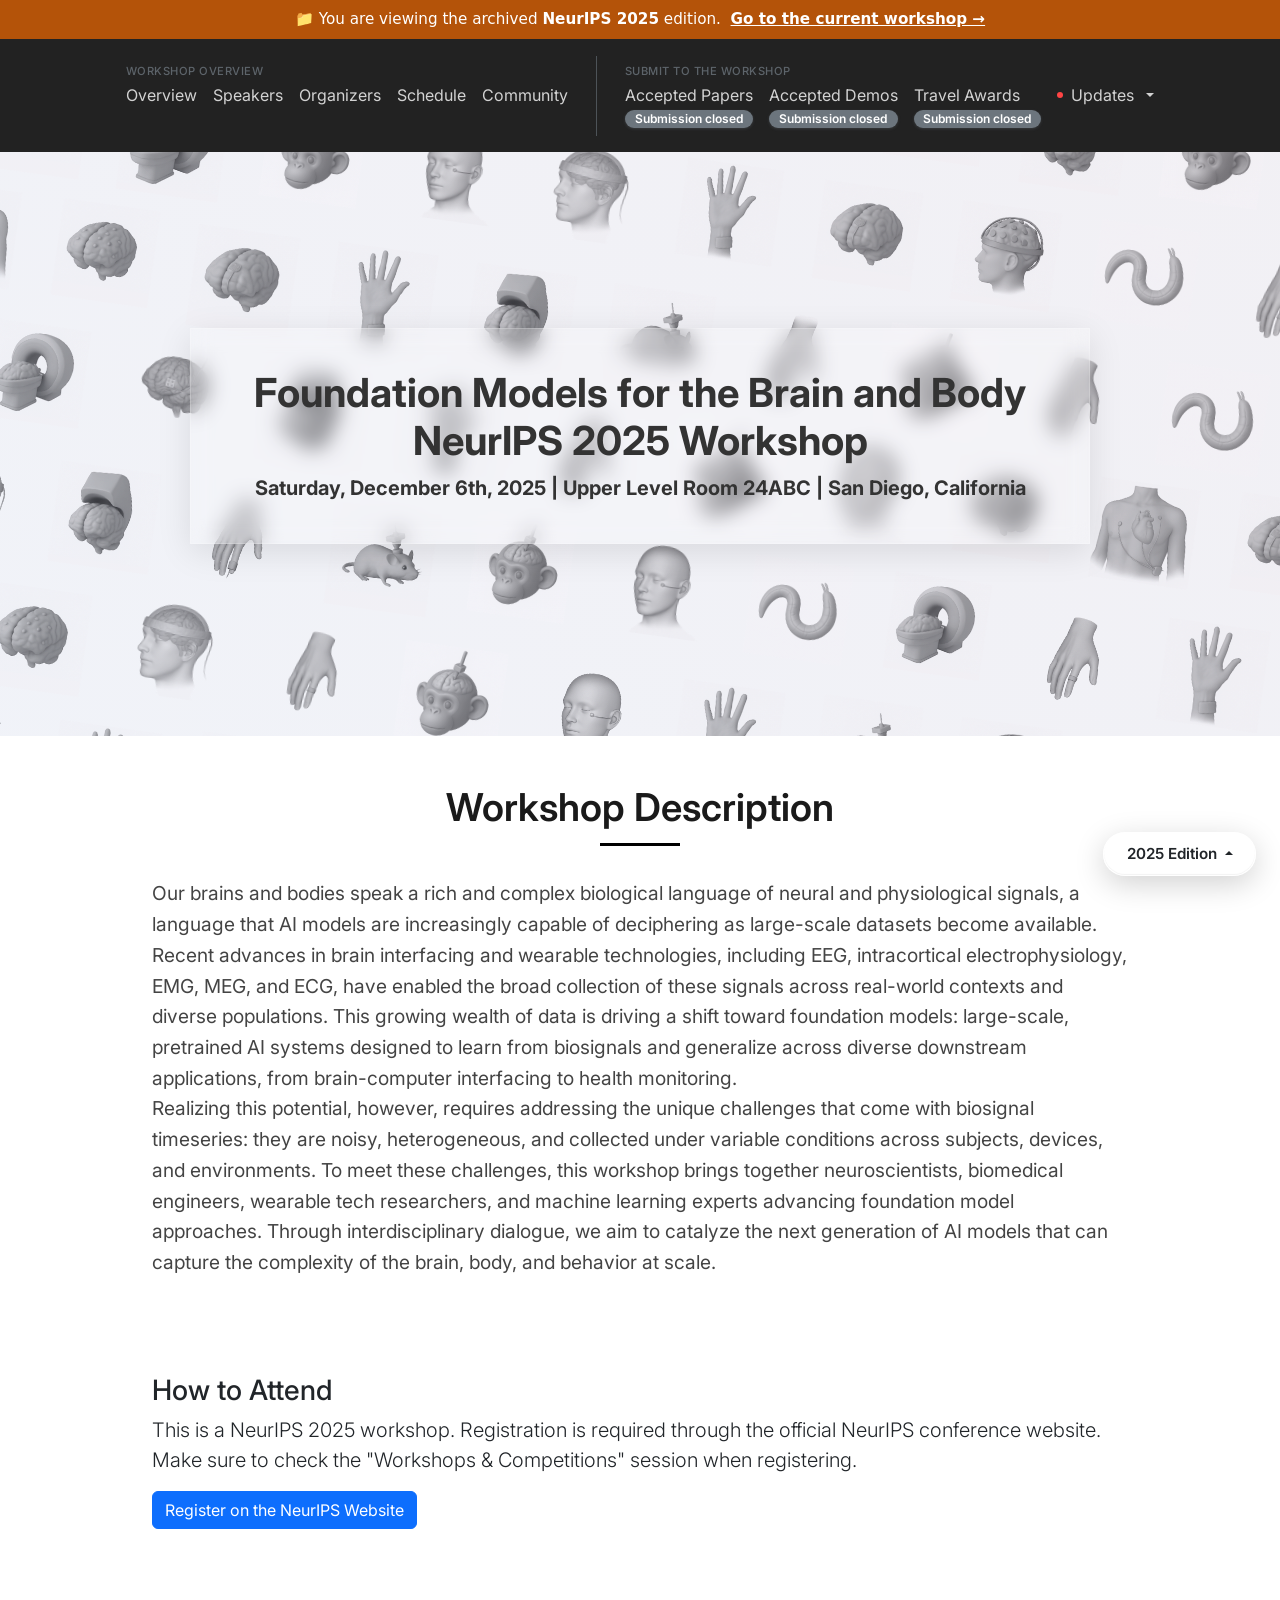
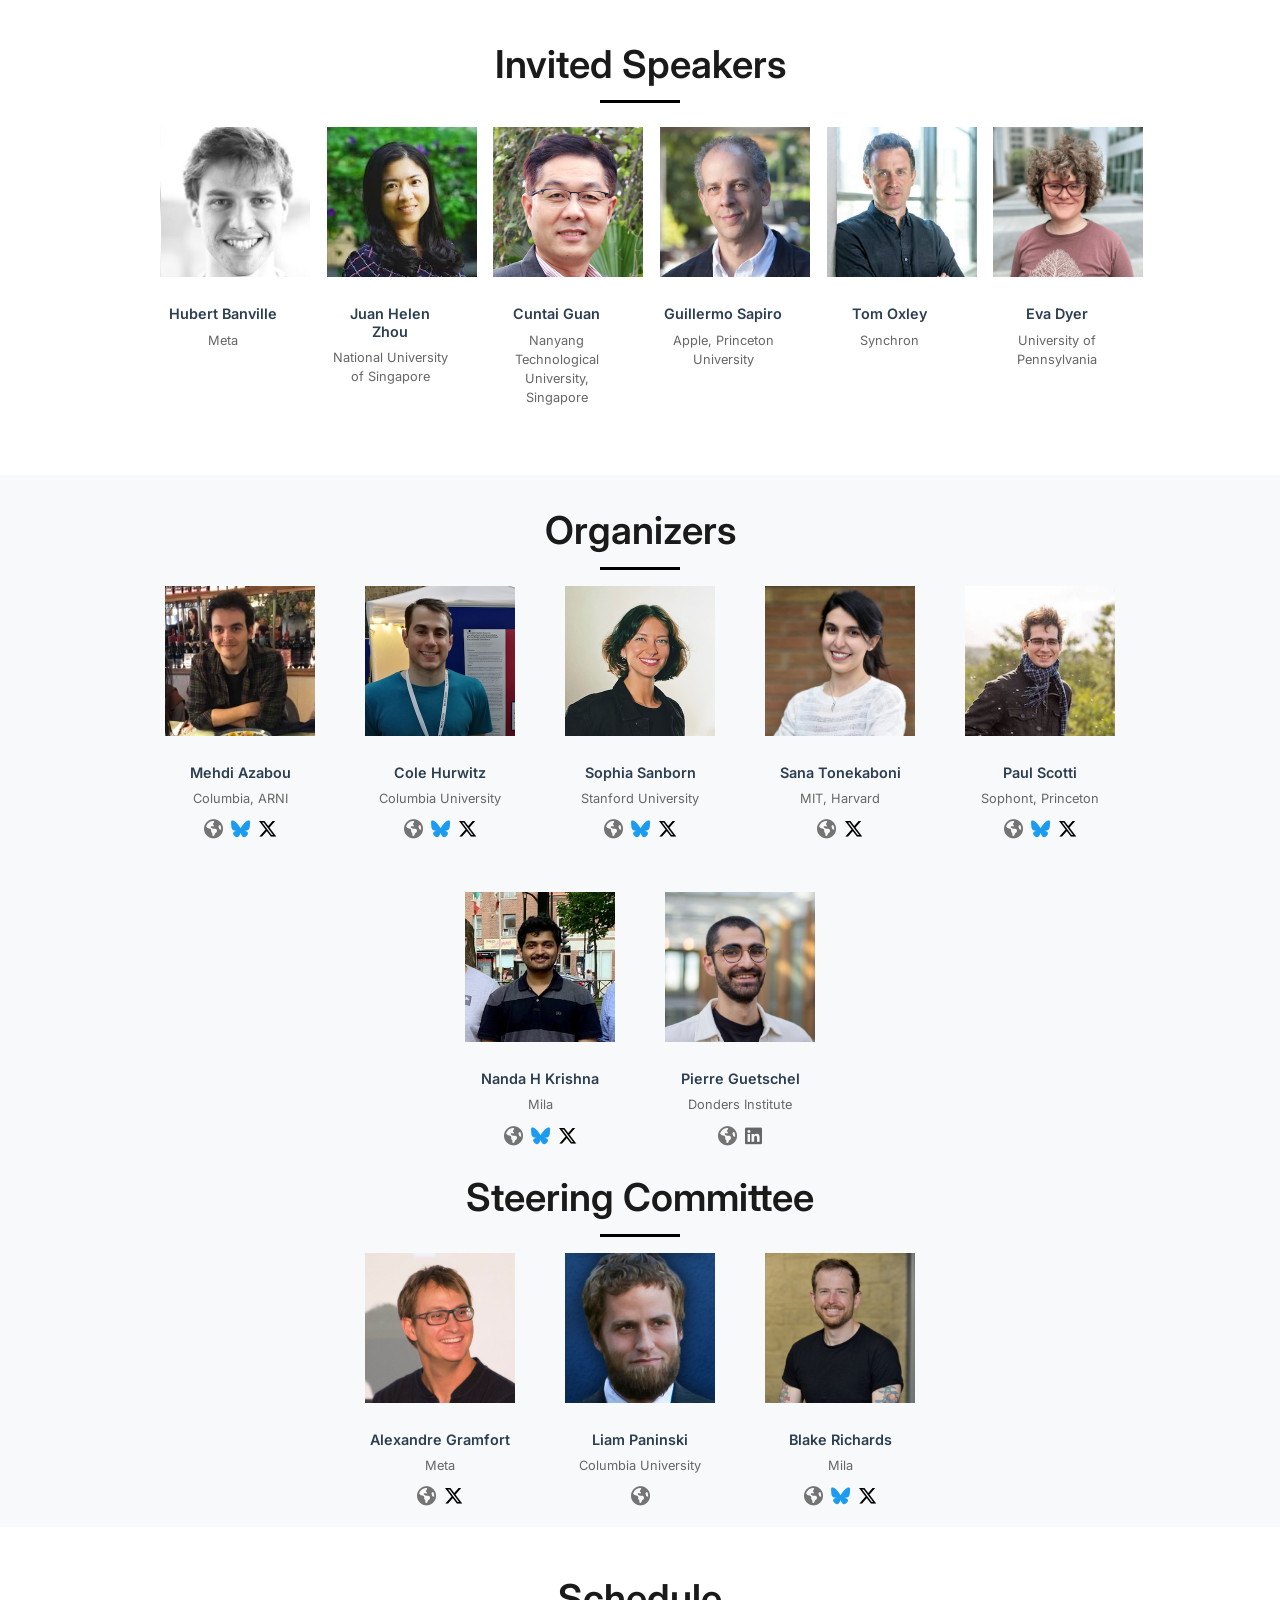
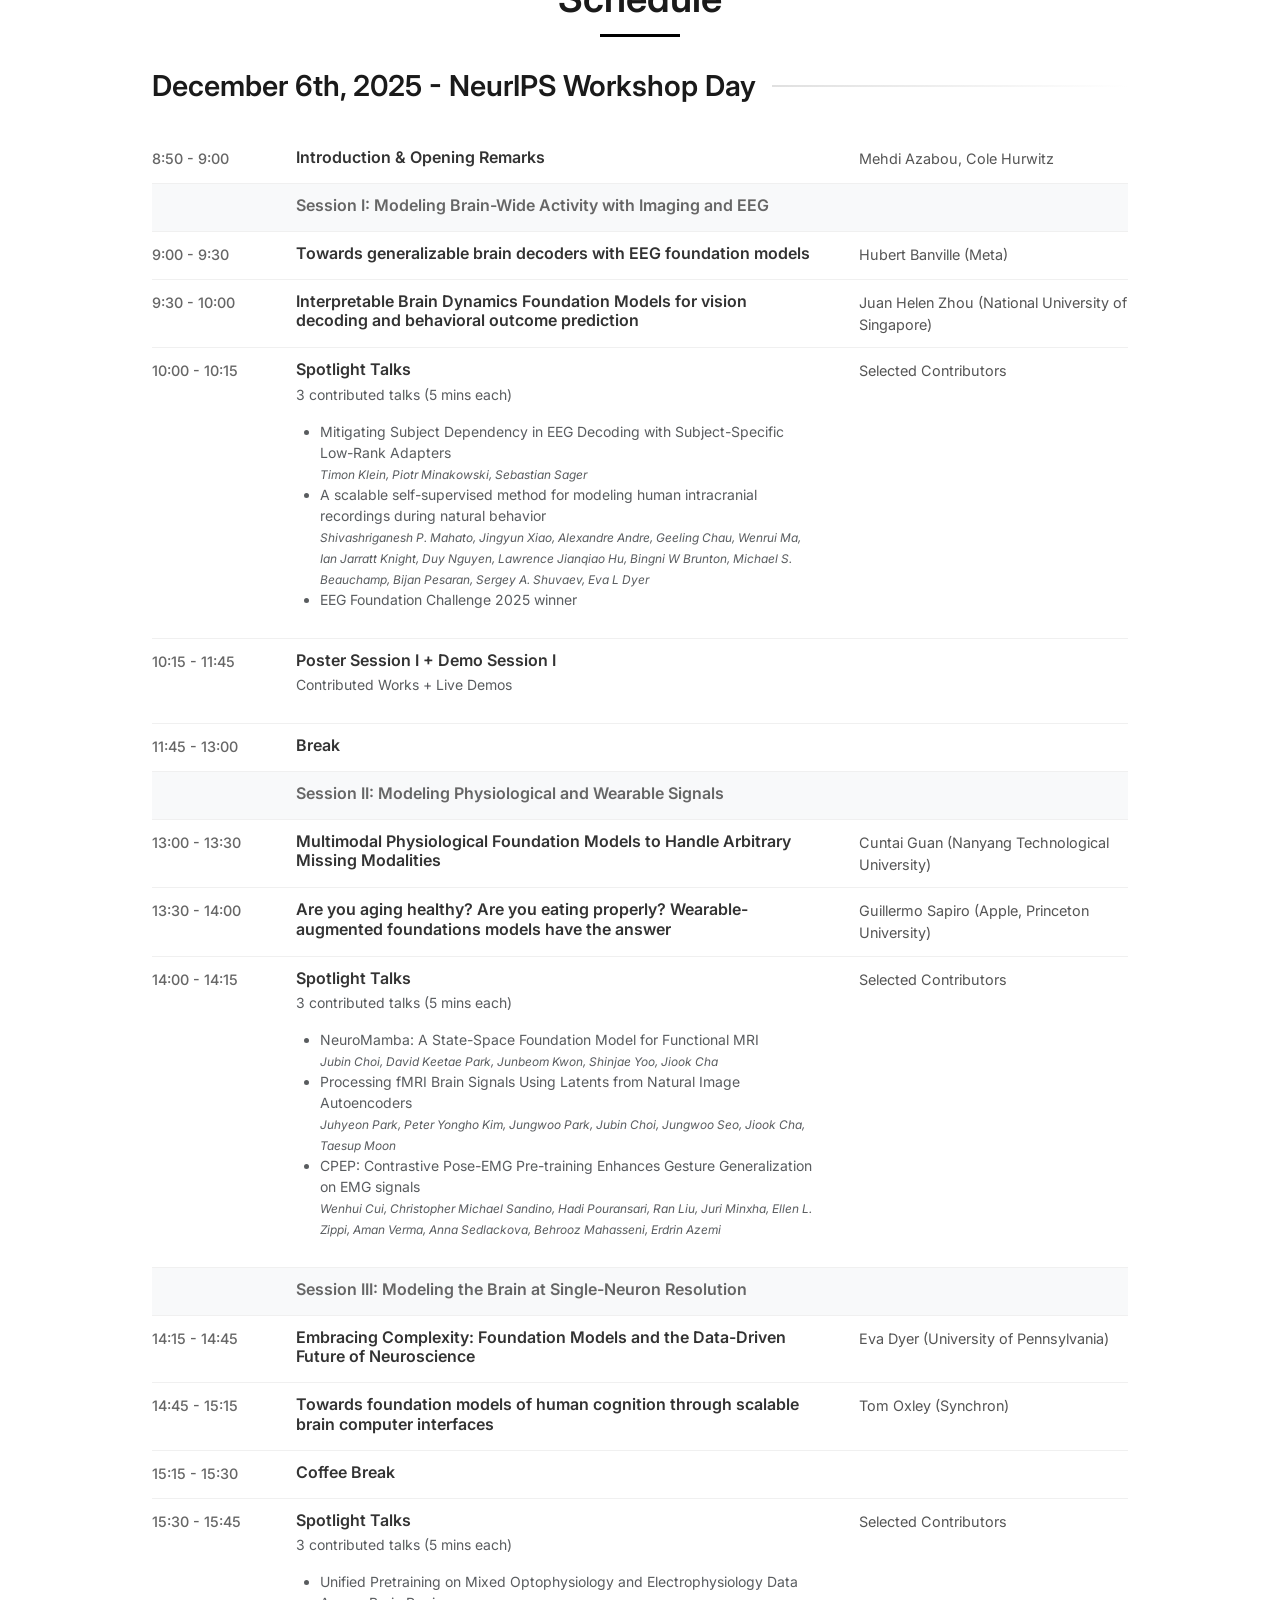
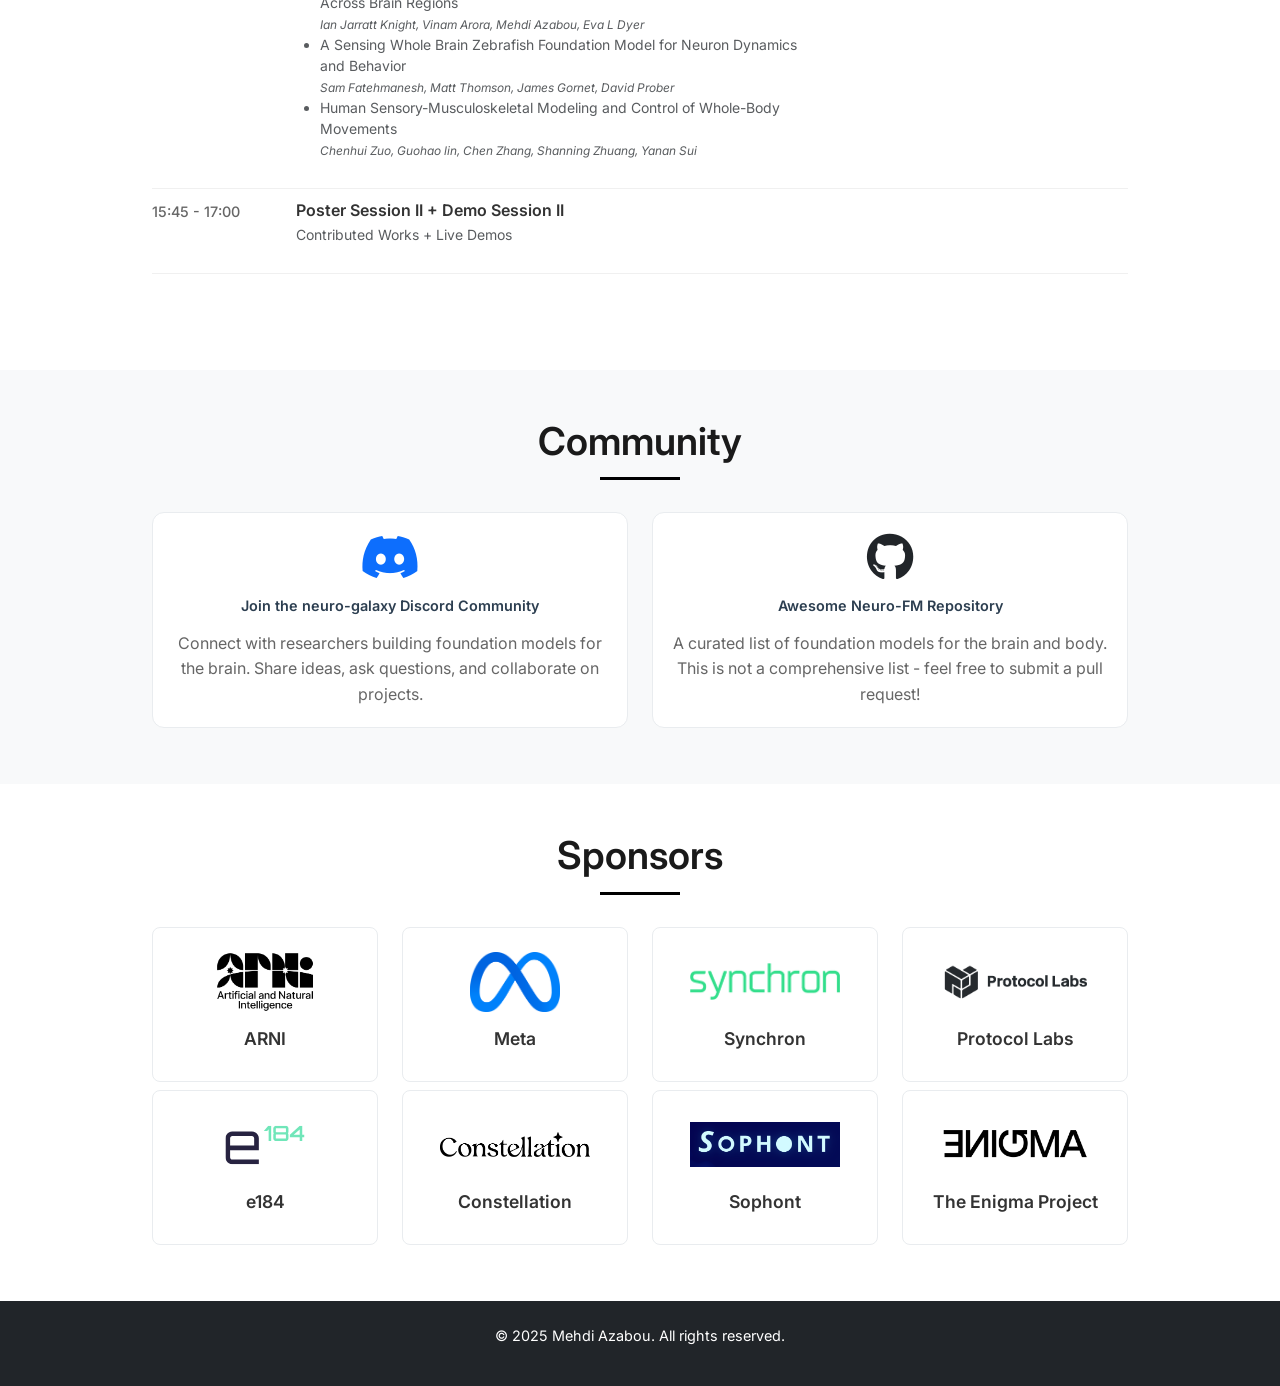
==== commit d1889e69: "Update 2026 site: edition switcher, speakers, dates, CFP policy Navigation and framing: - Add floati" ====
--- a/2025/index.html
+++ b/2025/index.html
@@ -979,6 +979,24 @@
         </div>
     </footer>
 
+    <!-- Floating Edition Switcher -->
+    <div class="edition-switcher dropup">
+        <button class="btn edition-pill dropdown-toggle" type="button" data-bs-toggle="dropdown"
+            aria-expanded="false">
+            2025 Edition
+        </button>
+        <ul class="dropdown-menu dropdown-menu-end edition-dropdown">
+            <li><a class="dropdown-item" href="../">2026<span class="edition-tag">Current</span></a></li>
+            <li>
+                <hr class="dropdown-divider">
+            </li>
+            <li>
+                <h6 class="dropdown-header">Past editions</h6>
+            </li>
+            <li><a class="dropdown-item active" href="./">2025</a></li>
+        </ul>
+    </div>
+
     <script src="https://cdn.jsdelivr.net/npm/bootstrap@5.3.0-alpha1/dist/js/bootstrap.bundle.min.js"></script>
     <script src="script.js"></script>
     <script src="biosignal-animation.js"></script>
--- a/2025/styles.css
+++ b/2025/styles.css
@@ -2853,4 +2853,95 @@
 #accepted-demos thead th:nth-child(3),
 #accepted-demos tbody td:nth-child(3) {
     width: 20%;
-}+}
+
+/* Floating Edition Switcher */
+.edition-switcher {
+    position: fixed;
+    bottom: 1.5rem;
+    right: 1.5rem;
+    z-index: 1050;
+}
+
+.edition-pill {
+    border-radius: 999px;
+    padding: 0.6rem 1.4rem;
+    font-weight: 600;
+    font-size: 0.95rem;
+    background: rgba(255, 255, 255, 0.35);
+    backdrop-filter: blur(14px) saturate(180%);
+    -webkit-backdrop-filter: blur(14px) saturate(180%);
+    color: #212529;
+    border: 1px solid rgba(255, 255, 255, 0.55);
+    box-shadow:
+        inset 0 1px 0 rgba(255, 255, 255, 0.7),
+        inset 0 -1px 1px rgba(0, 0, 0, 0.05),
+        0 8px 30px rgba(0, 0, 0, 0.18);
+    transition: background 0.2s ease, box-shadow 0.2s ease;
+}
+
+.edition-pill:hover,
+.edition-pill:focus,
+.edition-pill[aria-expanded="true"] {
+    background: rgba(255, 255, 255, 0.55);
+    color: #212529;
+    border-color: rgba(255, 255, 255, 0.7);
+    box-shadow:
+        inset 0 1px 0 rgba(255, 255, 255, 0.8),
+        inset 0 -1px 1px rgba(0, 0, 0, 0.05),
+        0 10px 35px rgba(0, 0, 0, 0.22);
+}
+
+.edition-dropdown {
+    min-width: 180px;
+    padding: 0.5rem 0;
+    border: none;
+    border-radius: 12px;
+    box-shadow: 0 10px 40px rgba(0, 0, 0, 0.15);
+    margin-bottom: 0.5rem;
+}
+
+.edition-dropdown .dropdown-item {
+    display: flex;
+    align-items: center;
+    justify-content: space-between;
+    gap: 1rem;
+    padding: 0.5rem 1rem;
+    font-weight: 500;
+}
+
+.edition-dropdown .dropdown-item.active {
+    background-color: #f8f9fa;
+    color: #212529;
+}
+
+.edition-dropdown .dropdown-header {
+    text-transform: uppercase;
+    letter-spacing: 0.5px;
+    font-size: 0.7rem;
+    font-weight: 600;
+    color: #6c757d;
+    padding: 0.25rem 1rem;
+}
+
+.edition-tag {
+    background: #0d6efd;
+    color: white;
+    padding: 0.15rem 0.5rem;
+    border-radius: 10px;
+    font-size: 0.65rem;
+    font-weight: 600;
+    line-height: 1.2;
+}
+
+@media (max-width: 768px) {
+    .edition-switcher {
+        bottom: 1rem;
+        right: 1rem;
+    }
+
+    .edition-pill {
+        padding: 0.5rem 1.1rem;
+        font-size: 0.85rem;
+    }
+}
